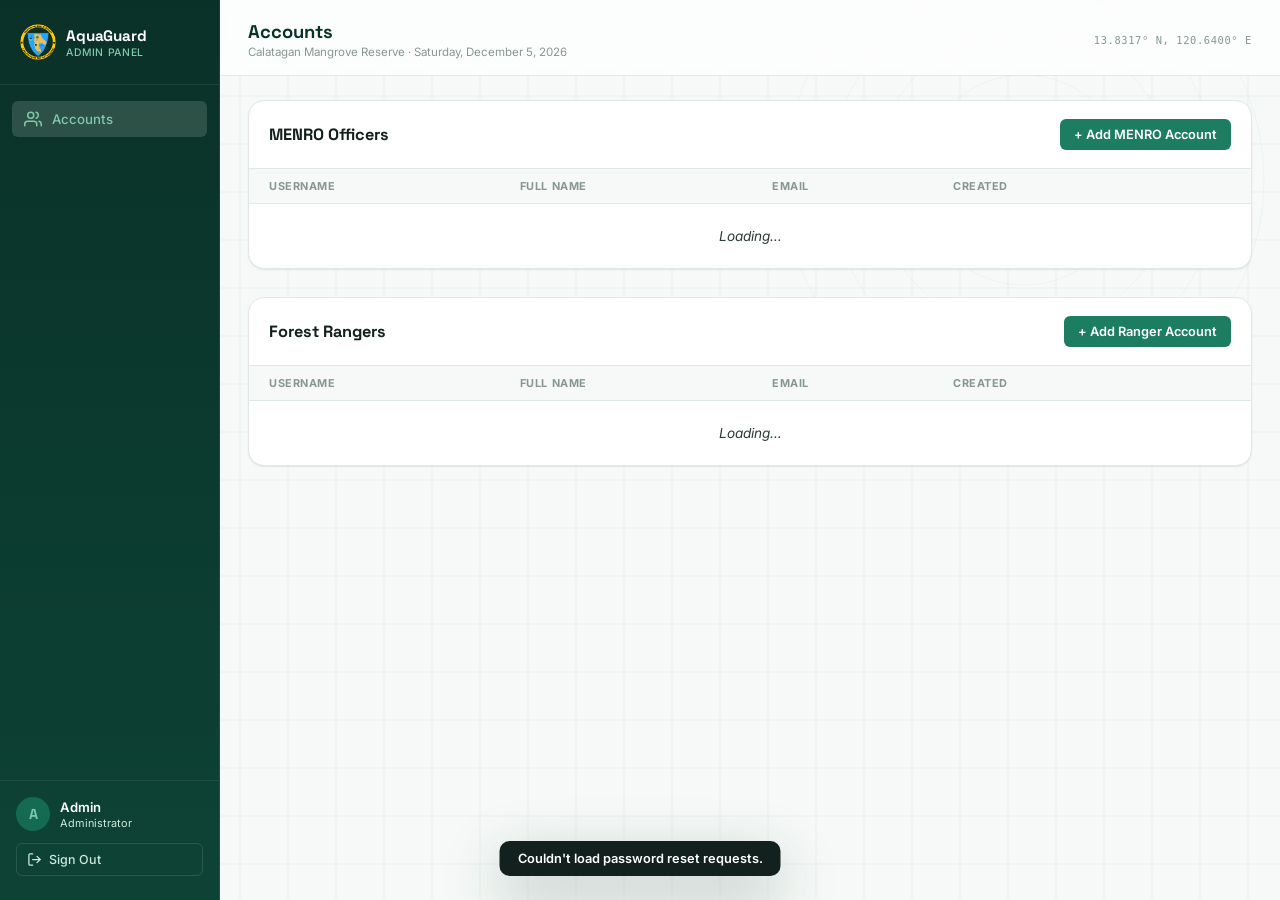
==== Admin/admin.html @ d8cb07c0 "Admin user added" ====
<!DOCTYPE html>
<html lang="en">
<head>
<meta charset="UTF-8" />
<meta name="viewport" content="width=device-width, initial-scale=1.0"/>
<title>AquaGuard – Admin Panel</title>

<link rel="preconnect" href="https://fonts.googleapis.com"/>
<link rel="preconnect" href="https://fonts.gstatic.com" crossorigin/>
<link href="https://fonts.googleapis.com/css2?family=Space+Grotesk:wght@500;600;700&family=Inter:wght@400;500;600;700&display=swap" rel="stylesheet">

<link rel="icon" href="../assets/calatagan-seal.png"/>
<link rel="stylesheet" href="../assets/theme.css"/>
<link rel="stylesheet" href="admin.css"/>
</head>
<body>

<canvas id="gisCanvas" aria-hidden="true"></canvas>

<div class="shell">

  <aside class="sidebar">
    <div class="sidebar-brand">
      <img src="../assets/calatagan-seal.png" width="36" height="36" alt="Calatagan Seal" style="border-radius:50%;object-fit:contain;">
      <div>
        <div class="sidebar-brand-name">AquaGuard</div>
        <div class="sidebar-brand-sub">Admin Panel</div>
      </div>
    </div>

    <nav class="sidebar-nav">
      <button class="nav-item active" type="button">
        <svg width="18" height="18" viewBox="0 0 24 24" fill="none" stroke="currentColor" stroke-width="2" stroke-linecap="round" stroke-linejoin="round" aria-hidden="true">
          <path d="M17 21v-2a4 4 0 0 0-4-4H5a4 4 0 0 0-4 4v2"/>
          <circle cx="9" cy="7" r="4"/>
          <path d="M23 21v-2a4 4 0 0 0-3-3.87"/>
          <path d="M16 3.13a4 4 0 0 1 0 7.75"/>
        </svg>
        Accounts
      </button>
    </nav>

    <div class="sidebar-footer">
      <div class="user-info">
        <div class="user-avatar" id="adminAvatar">A</div>
        <div>
          <div class="user-name" id="adminName">Admin</div>
          <div class="user-role">Administrator</div>
        </div>
      </div>
      <button class="btn-logout" id="btnSignOut" type="button">
        <svg width="15" height="15" viewBox="0 0 24 24" fill="none" stroke="currentColor" stroke-width="2" stroke-linecap="round" stroke-linejoin="round" aria-hidden="true">
          <path d="M9 21H5a2 2 0 0 1-2-2V5a2 2 0 0 1 2-2h4"/>
          <polyline points="16 17 21 12 16 7"/>
          <line x1="21" y1="12" x2="9" y2="12"/>
        </svg>
        Sign Out
      </button>
    </div>
  </aside>

  <main class="main">

    <header class="topbar">
      <div>
        <div class="topbar-title">Accounts</div>
        <div class="topbar-sub">Calatagan Mangrove Reserve &middot; <span id="topbar-date"></span></div>
      </div>
      <div class="topbar-coord">13.8317&deg; N, 120.6400&deg; E</div>
    </header>

    <section class="view active">

      <div class="account-section" id="resetRequestsSection" hidden>
        <div class="account-section-head">
          <h2 id="resetRequestsHeading">Password Reset Requests</h2>
        </div>
        <div class="account-table-wrap">
          <table class="account-table">
            <thead>
              <tr><th>Username</th><th>Role</th><th>Requested</th><th></th></tr>
            </thead>
            <tbody id="resetRequestsBody">
            </tbody>
          </table>
        </div>
      </div>

      <div class="account-section">
        <div class="account-section-head">
          <h2>MENRO Officers</h2>
          <button class="btn-add" data-role="menro">+ Add MENRO Account</button>
        </div>
        <div class="account-table-wrap">
          <table class="account-table">
            <thead>
              <tr><th>Username</th><th>Full Name</th><th>Email</th><th>Created</th><th></th></tr>
            </thead>
            <tbody id="menroAccountsBody">
              <tr><td colspan="5" class="account-empty">Loading…</td></tr>
            </tbody>
          </table>
        </div>
      </div>

      <div class="account-section">
        <div class="account-section-head">
          <h2>Forest Rangers</h2>
          <button class="btn-add" data-role="ranger">+ Add Ranger Account</button>
        </div>
        <div class="account-table-wrap">
          <table class="account-table">
            <thead>
              <tr><th>Username</th><th>Full Name</th><th>Email</th><th>Created</th><th></th></tr>
            </thead>
            <tbody id="rangerAccountsBody">
              <tr><td colspan="5" class="account-empty">Loading…</td></tr>
            </tbody>
          </table>
        </div>
      </div>

    </section>

  </main>

</div>

<div class="dashboard-overlay" id="signoutOverlay">
  <div class="confirm-modal">
    <button class="confirm-modal-close" id="btnCloseSignout" aria-label="Close">&times;</button>
    <div class="confirm-modal-icon">
      <svg width="22" height="22" viewBox="0 0 24 24" fill="none" stroke="currentColor" stroke-width="2" stroke-linecap="round" stroke-linejoin="round" aria-hidden="true">
        <path d="M9 21H5a2 2 0 0 1-2-2V5a2 2 0 0 1 2-2h4"/>
        <polyline points="16 17 21 12 16 7"/>
        <line x1="21" y1="12" x2="9" y2="12"/>
      </svg>
    </div>
    <div class="confirm-modal-title">Sign out?</div>
    <div class="confirm-modal-text">You'll need to sign in again to access the Admin Panel.</div>
    <div class="confirm-modal-actions">
      <button class="btn-confirm-cancel" id="btnCancelSignout">Cancel</button>
      <button class="btn-confirm-danger" id="btnConfirmSignout">Sign Out</button>
    </div>
  </div>
</div>

<div class="dashboard-overlay" id="editOverlay">
  <div class="confirm-modal">
    <button class="confirm-modal-close" id="btnCloseEdit" aria-label="Close">&times;</button>
    <h2 class="confirm-modal-title">Edit Account</h2>
    <form id="editForm" class="account-form">
      <label>Username
        <input type="text" id="editUsername" required autocomplete="off">
      </label>
      <label>Full Name <span class="optional">(optional)</span>
        <input type="text" id="editFullName" autocomplete="off">
      </label>
      <label>Email <span class="optional">(optional, used for password reset)</span>
        <input type="email" id="editEmail" autocomplete="off">
      </label>
      <div class="confirm-modal-actions">
        <button type="button" class="btn-confirm-cancel" id="btnCancelEdit">Cancel</button>
        <button type="submit" class="btn-confirm-primary">Save Changes</button>
      </div>
    </form>
  </div>
</div>

<div class="dashboard-overlay" id="createOverlay">
  <div class="confirm-modal">
    <button class="confirm-modal-close" id="btnCloseCreate" aria-label="Close">&times;</button>
    <h2 class="confirm-modal-title" id="createModalTitle">Add Account</h2>
    <form id="createForm" class="account-form">
      <label>Username
        <input type="text" id="createUsername" required autocomplete="off">
      </label>
      <label>Full Name <span class="optional">(optional)</span>
        <input type="text" id="createFullName" autocomplete="off">
      </label>
      <label>Email <span class="optional">(optional, used for password reset)</span>
        <input type="email" id="createEmail" autocomplete="off">
      </label>
      <label>Password
        <input type="password" id="createPassword" required autocomplete="new-password">
      </label>
      <div class="confirm-modal-actions">
        <button type="button" class="btn-confirm-cancel" id="btnCancelCreate">Cancel</button>
        <button type="submit" class="btn-confirm-primary">Create Account</button>
      </div>
    </form>
  </div>
</div>

<div class="dashboard-overlay" id="resetOverlay">
  <div class="confirm-modal">
    <button class="confirm-modal-close" id="btnCloseReset" aria-label="Close">&times;</button>
    <h2 class="confirm-modal-title">Reset Password</h2>
    <p class="confirm-modal-text" id="resetTargetLabel"></p>
    <form id="resetForm" class="account-form">
      <label>New Password
        <input type="password" id="resetPassword" required autocomplete="new-password">
      </label>
      <div class="confirm-modal-actions">
        <button type="button" class="btn-confirm-cancel" id="btnCancelReset">Cancel</button>
        <button type="submit" class="btn-confirm-primary">Save Password</button>
      </div>
    </form>
  </div>
</div>

<div class="dashboard-overlay" id="deleteOverlay">
  <div class="confirm-modal">
    <button class="confirm-modal-close" id="btnCloseDelete" aria-label="Close">&times;</button>
    <div class="confirm-modal-icon">
      <svg viewBox="0 0 24 24" fill="none" stroke="currentColor" stroke-width="2" stroke-linecap="round" stroke-linejoin="round">
        <polyline points="3 6 5 6 21 6"/>
        <path d="M19 6v14a2 2 0 0 1-2 2H7a2 2 0 0 1-2-2V6m3 0V4a2 2 0 0 1 2-2h4a2 2 0 0 1 2 2v2"/>
      </svg>
    </div>
    <h2 class="confirm-modal-title">Delete this account?</h2>
    <p class="confirm-modal-text" id="deleteTargetLabel"></p>
    <div class="confirm-modal-actions">
      <button type="button" class="btn-confirm-cancel" id="btnCancelDelete">Cancel</button>
      <button type="button" class="btn-confirm-danger" id="btnConfirmDelete">Delete</button>
    </div>
  </div>
</div>

<script src="../assets/utils.js"></script>
<script src="admin.js?v=2"></script>
</body>
</html>
---- assets/theme.css ----
:root {
  --brand-900: #0a3128;
  --brand-800: #0d4335;
  --brand-700: #146b52;
  --brand-600: #1c7d61;
  --brand-500: #229372;
  --brand-300: #7fc9ab;
  --brand-150: #cfe9dd;
  --brand-100: #e6f4ee;
  --brand-50:  #f2f9f5;

  --ink-900: #12211d;
  --ink-700: #2c3b36;
  --ink-600: #56655f;
  --ink-500: #6b7d75;
  --ink-400: #869790;
  --ink-300: #aebab4;
  --border:  #e0e8e3;
  --border-strong: #c7d4cd;
  --surface: #ffffff;
  --surface-alt: #f6f9f7;
  --surface-sunken: #eef4f0;

  --healthy:  #1c7d61;
  --moderate: #c98a2c;
  --degraded: #c1473a;
  --pending:  #93a29b;

  --accent-sand: #d9a15a;
  --accent-sky:  #2f6f8f;

  --font-display: 'Space Grotesk', 'Segoe UI', system-ui, sans-serif;
  --font-body: 'Inter', 'Segoe UI', system-ui, sans-serif;
  --font-mono: 'JetBrains Mono', 'SFMono-Regular', monospace;

  --radius-sm: 6px;
  --radius-md: 10px;
  --radius-lg: 16px;

  --shadow-sm: 0 1px 2px rgba(10, 49, 40, 0.06), 0 1px 1px rgba(10, 49, 40, 0.04);
  --shadow-md: 0 6px 20px rgba(10, 49, 40, 0.09);
  --shadow-lg: 0 20px 60px rgba(10, 49, 40, 0.28);
  --shadow-popover: 0 10px 30px rgba(10, 49, 40, 0.18);
}

.data-warning-toast {
  position: fixed;
  bottom: 24px;
  left: 50%;
  transform: translateX(-50%) translateY(12px);
  background: var(--ink-900);
  color: #fff;
  padding: 10px 18px;
  border-radius: var(--radius-md);
  font-size: 0.8rem;
  font-weight: 600;
  box-shadow: var(--shadow-lg);
  z-index: 3000;
  opacity: 0;
  pointer-events: none;
  transition: opacity 0.25s ease, transform 0.25s ease;
}

.data-warning-toast.show {
  opacity: 1;
  transform: translateX(-50%) translateY(0);
}

/* Shared confirm/sign-out style modal, used by both the Menro and Ranger dashboards. */

.confirm-modal {
  position: relative;
  width: min(360px, 92vw);
  background: var(--surface);
  border-radius: var(--radius-lg);
  box-shadow: var(--shadow-lg);
  padding: 32px 28px 24px;
  display: flex;
  flex-direction: column;
  align-items: center;
  text-align: center;
}

.confirm-modal-close {
  position: absolute;
  top: 12px;
  right: 12px;
  width: 28px;
  height: 28px;
  border: none;
  background: transparent;
  color: var(--ink-400);
  font-size: 1.3rem;
  line-height: 1;
  border-radius: 50%;
  cursor: pointer;
  display: flex;
  align-items: center;
  justify-content: center;
  transition: background 0.16s ease, color 0.16s ease;
}

.confirm-modal-close:hover {
  background: var(--surface-sunken);
  color: var(--ink-700);
}

.confirm-modal-icon {
  width: 48px;
  height: 48px;
  border-radius: 50%;
  background: #fbeae7;
  color: var(--degraded);
  display: flex;
  align-items: center;
  justify-content: center;
  margin-bottom: 16px;
}

.confirm-modal-icon svg {
  width: 22px;
  height: 22px;
}

.confirm-modal-title {
  font-family: var(--font-display);
  font-size: 1.05rem;
  font-weight: 700;
  color: var(--ink-900);
  margin-bottom: 8px;
}

.confirm-modal-text {
  font-size: 0.83rem;
  color: var(--ink-500);
  line-height: 1.55;
  margin-bottom: 24px;
}

.confirm-modal-actions {
  display: flex;
  width: 100%;
  gap: 10px;
}

.btn-confirm-cancel,
.btn-confirm-danger {
  flex: 1;
  padding: 10px 16px;
  border-radius: var(--radius-sm);
  font-size: 0.82rem;
  font-weight: 600;
  cursor: pointer;
  transition: background 0.16s ease, color 0.16s ease, border-color 0.16s ease, box-shadow 0.16s ease;
}

.btn-confirm-cancel {
  border: 1.5px solid var(--border-strong);
  background: var(--surface);
  color: var(--ink-700);
}

.btn-confirm-cancel:hover {
  background: var(--surface-sunken);
}

.btn-confirm-danger {
  border: 1.5px solid var(--degraded);
  background: var(--degraded);
  color: #fff;
}

.btn-confirm-danger:hover {
  background: #a83a2f;
  border-color: #a83a2f;
}
---- Admin/admin.css ----
*, *::before, *::after {
  box-sizing: border-box;
  margin: 0;
  padding: 0;
}

html, body {
  min-height: 100%;
  font-family: var(--font-body);
  background: var(--surface-alt);
  color: var(--ink-900);
  -webkit-font-smoothing: antialiased;
}

button, input {
  font-family: inherit;
}

#gisCanvas {
  position: fixed;
  inset: 0;
  pointer-events: none;
  z-index: 0;
}

.shell {
  position: relative;
  z-index: 1;
  display: flex;
  min-height: 100vh;
}

.sidebar {
  width: 220px;
  flex-shrink: 0;
  background: linear-gradient(180deg, var(--brand-900), var(--brand-800));
  border-right: 1px solid rgba(255, 255, 255, 0.08);
  display: flex;
  flex-direction: column;
  padding: 24px 0;
  position: sticky;
  top: 0;
  height: 100vh;
}

.sidebar-brand {
  display: flex;
  align-items: center;
  gap: 10px;
  padding: 0 20px 24px;
  border-bottom: 1px solid rgba(255, 255, 255, 0.08);
  margin-bottom: 16px;
}

.sidebar-brand-name {
  font-family: var(--font-display);
  font-size: 0.95rem;
  font-weight: 700;
  color: #fff;
  letter-spacing: -0.01em;
}

.sidebar-brand-sub {
  font-size: 0.65rem;
  color: var(--brand-300);
  font-weight: 500;
  letter-spacing: 0.06em;
  text-transform: uppercase;
  margin-top: 1px;
}

.sidebar-nav {
  flex: 1;
  display: flex;
  flex-direction: column;
  gap: 4px;
  padding: 0 12px;
}

.nav-item {
  display: flex;
  align-items: center;
  gap: 10px;
  padding: 9px 12px;
  border-radius: var(--radius-sm);
  background: none;
  border: none;
  cursor: pointer;
  color: var(--brand-150);
  font-family: var(--font-body);
  font-size: 0.83rem;
  font-weight: 500;
  text-align: left;
  width: 100%;
  transition: background 0.15s ease, color 0.15s ease;
}

.nav-item:hover {
  background: rgba(255, 255, 255, 0.08);
  color: #fff;
}

.nav-item.active {
  background: rgba(255, 255, 255, 0.14);
  color: var(--brand-300);
}

.sidebar-footer {
  padding: 16px 16px 0;
  border-top: 1px solid rgba(255, 255, 255, 0.08);
  margin-top: 16px;
}

.user-info {
  display: flex;
  align-items: center;
  gap: 10px;
  margin-bottom: 12px;
}

.user-avatar {
  width: 34px;
  height: 34px;
  border-radius: 50%;
  background: var(--brand-700);
  color: var(--brand-300);
  font-family: var(--font-display);
  font-weight: 700;
  font-size: 0.9rem;
  display: flex;
  align-items: center;
  justify-content: center;
  flex-shrink: 0;
}

.user-name {
  font-size: 0.82rem;
  font-weight: 600;
  color: #fff;
}

.user-role {
  font-size: 0.68rem;
  color: var(--brand-150);
  margin-top: 1px;
}

.btn-logout {
  display: flex;
  align-items: center;
  gap: 7px;
  width: 100%;
  padding: 8px 10px;
  background: none;
  border: 1px solid rgba(255, 255, 255, 0.12);
  border-radius: var(--radius-sm);
  cursor: pointer;
  color: var(--brand-150);
  font-size: 0.78rem;
  font-family: var(--font-body);
  font-weight: 500;
  transition: border-color 0.15s ease, color 0.15s ease;
}

.btn-logout:hover {
  border-color: var(--degraded);
  color: var(--degraded);
}

.main {
  flex: 1;
  display: flex;
  flex-direction: column;
  min-width: 0;
}

.topbar {
  display: flex;
  align-items: center;
  justify-content: space-between;
  padding: 20px 28px 16px;
  border-bottom: 1px solid var(--border);
  background: rgba(255, 255, 255, 0.7);
  backdrop-filter: blur(8px);
  position: sticky;
  top: 0;
  z-index: 2;
}

.topbar-title {
  font-family: var(--font-display);
  font-size: 1.15rem;
  font-weight: 700;
  color: var(--brand-900);
}

.topbar-sub {
  font-size: 0.72rem;
  color: var(--ink-400);
  margin-top: 2px;
}

.topbar-coord {
  font-family: var(--font-mono);
  font-size: 0.65rem;
  color: var(--ink-400);
  letter-spacing: 0.06em;
}

.view {
  display: none;
  padding: 24px 28px;
  flex: 1;
}

.view.active { display: flex; flex-direction: column; gap: 28px; }

@media (max-width: 900px) {
  .sidebar { width: 180px; }
}

.account-section {
  background: var(--surface);
  border: 1px solid var(--border);
  border-radius: var(--radius-lg);
  box-shadow: var(--shadow-sm);
  overflow: hidden;
}

.account-section-head {
  display: flex;
  align-items: center;
  justify-content: space-between;
  padding: 18px 20px;
  border-bottom: 1px solid var(--border);
}

.account-section-head h2 {
  font-family: var(--font-display);
  font-size: 1.02rem;
  font-weight: 700;
  color: var(--ink-900);
}

.btn-add {
  padding: 8px 14px;
  border: none;
  border-radius: var(--radius-sm);
  background: var(--brand-600);
  color: #fff;
  font-size: 0.8rem;
  font-weight: 600;
  cursor: pointer;
  transition: background 0.16s ease;
}

.btn-add:hover {
  background: var(--brand-700);
}

.account-table-wrap {
  overflow-x: auto;
}

.account-table {
  width: 100%;
  border-collapse: collapse;
  font-size: 0.85rem;
}

.account-table th {
  text-align: left;
  font-size: 0.68rem;
  font-weight: 700;
  letter-spacing: 0.05em;
  text-transform: uppercase;
  color: var(--ink-400);
  padding: 10px 20px;
  background: var(--surface-alt);
}

.account-table td {
  padding: 12px 20px;
  border-top: 1px solid var(--border);
  color: var(--ink-700);
  vertical-align: middle;
}

.account-empty {
  color: var(--ink-400);
  font-style: italic;
  text-align: center;
  padding: 24px 20px !important;
}

.account-row-actions {
  display: flex;
  gap: 8px;
  justify-content: flex-end;
}

.btn-row-action {
  padding: 5px 10px;
  border-radius: var(--radius-sm);
  border: 1.5px solid var(--border-strong);
  background: var(--surface);
  color: var(--ink-600);
  font-size: 0.74rem;
  font-weight: 600;
  cursor: pointer;
  transition: background 0.15s ease, border-color 0.15s ease, color 0.15s ease;
}

.btn-row-action:hover {
  border-color: var(--brand-600);
  color: var(--brand-700);
  background: var(--brand-50);
}

.btn-row-action.danger:hover {
  border-color: var(--degraded);
  color: var(--degraded);
  background: #fbeceb;
}

.dashboard-overlay {
  display: none;
  position: fixed;
  inset: 0;
  background: rgba(10, 33, 27, 0.55);
  backdrop-filter: blur(3px);
  z-index: 2000;
  align-items: center;
  justify-content: center;
  padding: 24px;
}

.dashboard-overlay.open {
  display: flex;
}

.account-form {
  width: 100%;
  display: flex;
  flex-direction: column;
  gap: 14px;
  text-align: left;
  margin-top: 8px;
}

.account-form label {
  display: flex;
  flex-direction: column;
  gap: 6px;
  font-size: 0.78rem;
  font-weight: 600;
  color: var(--ink-600);
}

.account-form .optional {
  font-weight: 400;
  color: var(--ink-400);
}

.account-form input {
  padding: 9px 10px;
  border: 1.5px solid var(--border-strong);
  border-radius: var(--radius-sm);
  font-size: 0.85rem;
  color: var(--ink-900);
  outline: none;
  transition: border-color 0.16s ease, box-shadow 0.16s ease;
}

.account-form input:focus {
  border-color: var(--brand-600);
  box-shadow: 0 0 0 3px var(--brand-100);
}

.btn-confirm-primary {
  flex: 1;
  padding: 10px 16px;
  border-radius: var(--radius-sm);
  font-size: 0.82rem;
  font-weight: 600;
  cursor: pointer;
  border: 1.5px solid var(--brand-600);
  background: var(--brand-600);
  color: #fff;
  transition: background 0.16s ease, border-color 0.16s ease;
}

.btn-confirm-primary:hover {
  background: var(--brand-700);
  border-color: var(--brand-700);
}
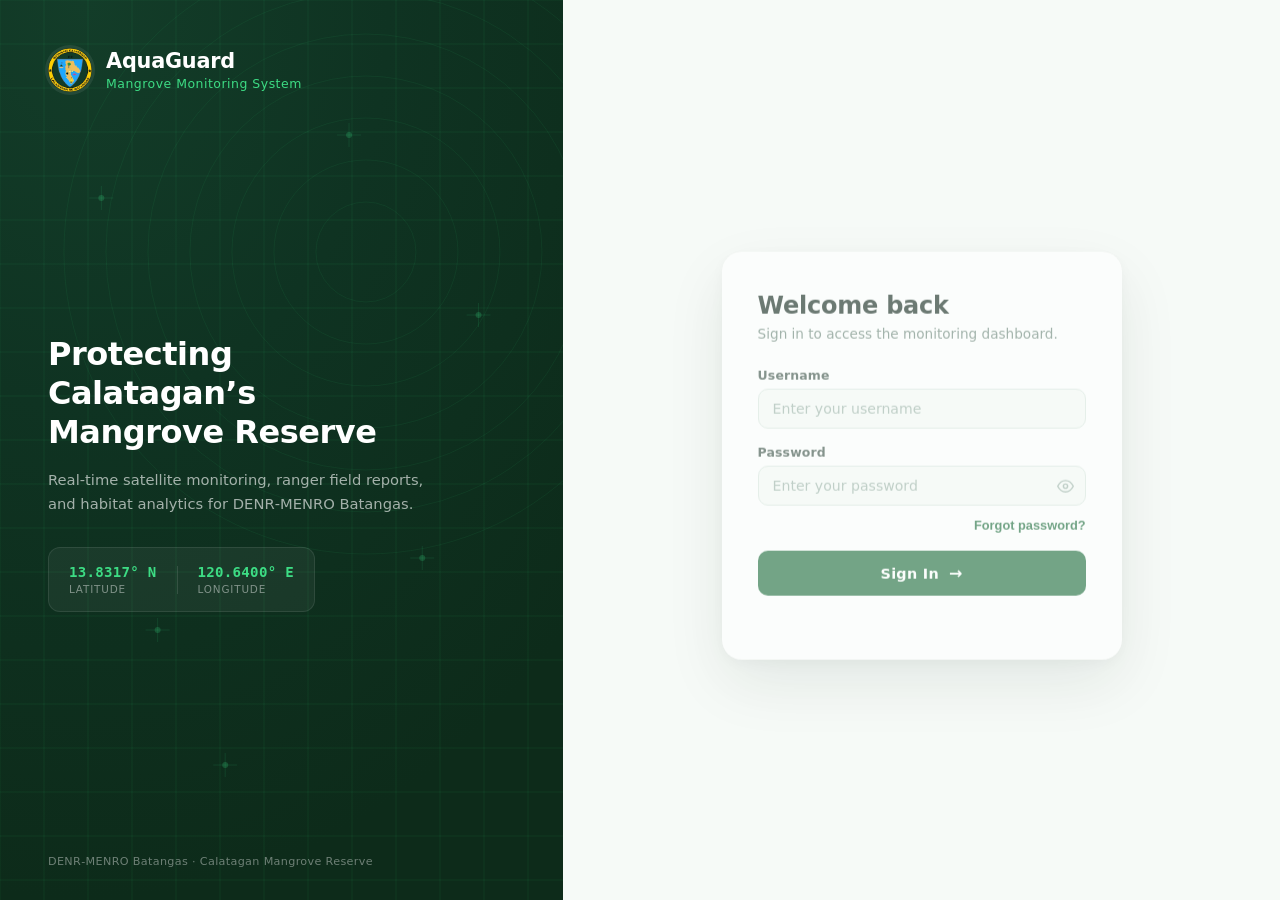
==== commit 02dec29c: "activity log added" ====
--- a/Admin/admin.html
+++ b/Admin/admin.html
@@ -29,7 +29,7 @@
     </div>
 
     <nav class="sidebar-nav">
-      <button class="nav-item active" type="button">
+      <button class="nav-item active" type="button" data-view="accountsView">
         <svg width="18" height="18" viewBox="0 0 24 24" fill="none" stroke="currentColor" stroke-width="2" stroke-linecap="round" stroke-linejoin="round" aria-hidden="true">
           <path d="M17 21v-2a4 4 0 0 0-4-4H5a4 4 0 0 0-4 4v2"/>
           <circle cx="9" cy="7" r="4"/>
@@ -38,6 +38,13 @@
         </svg>
         Accounts
       </button>
+      <button class="nav-item" type="button" data-view="timeLogView">
+        <svg width="18" height="18" viewBox="0 0 24 24" fill="none" stroke="currentColor" stroke-width="2" stroke-linecap="round" stroke-linejoin="round" aria-hidden="true">
+          <circle cx="12" cy="12" r="9"/>
+          <polyline points="12 7 12 12 15.5 14"/>
+        </svg>
+        Time Log
+      </button>
     </nav>
 
     <div class="sidebar-footer">
@@ -63,13 +70,13 @@
 
     <header class="topbar">
       <div>
-        <div class="topbar-title">Accounts</div>
+        <div class="topbar-title" id="topbarTitle">Accounts</div>
         <div class="topbar-sub">Calatagan Mangrove Reserve &middot; <span id="topbar-date"></span></div>
       </div>
       <div class="topbar-coord">13.8317&deg; N, 120.6400&deg; E</div>
     </header>
 
-    <section class="view active">
+    <section class="view active" id="accountsView">
 
       <div class="account-section" id="resetRequestsSection" hidden>
         <div class="account-section-head">
@@ -115,6 +122,26 @@
             </thead>
             <tbody id="rangerAccountsBody">
               <tr><td colspan="5" class="account-empty">Loading…</td></tr>
+            </tbody>
+          </table>
+        </div>
+      </div>
+
+    </section>
+
+    <section class="view" id="timeLogView">
+
+      <div class="account-section">
+        <div class="account-section-head">
+          <h2>Time Log</h2>
+        </div>
+        <div class="account-table-wrap">
+          <table class="account-table">
+            <thead>
+              <tr><th>Username</th><th>Email</th><th>Role</th><th>Date</th><th>Time In</th><th>Time Out</th></tr>
+            </thead>
+            <tbody id="timeLogBody">
+              <tr><td colspan="6" class="account-empty">Loading…</td></tr>
             </tbody>
           </table>
         </div>
@@ -228,6 +255,6 @@
 </div>
 
 <script src="../assets/utils.js"></script>
-<script src="admin.js?v=2"></script>
+<script src="admin.js?v=5"></script>
 </body>
 </html>
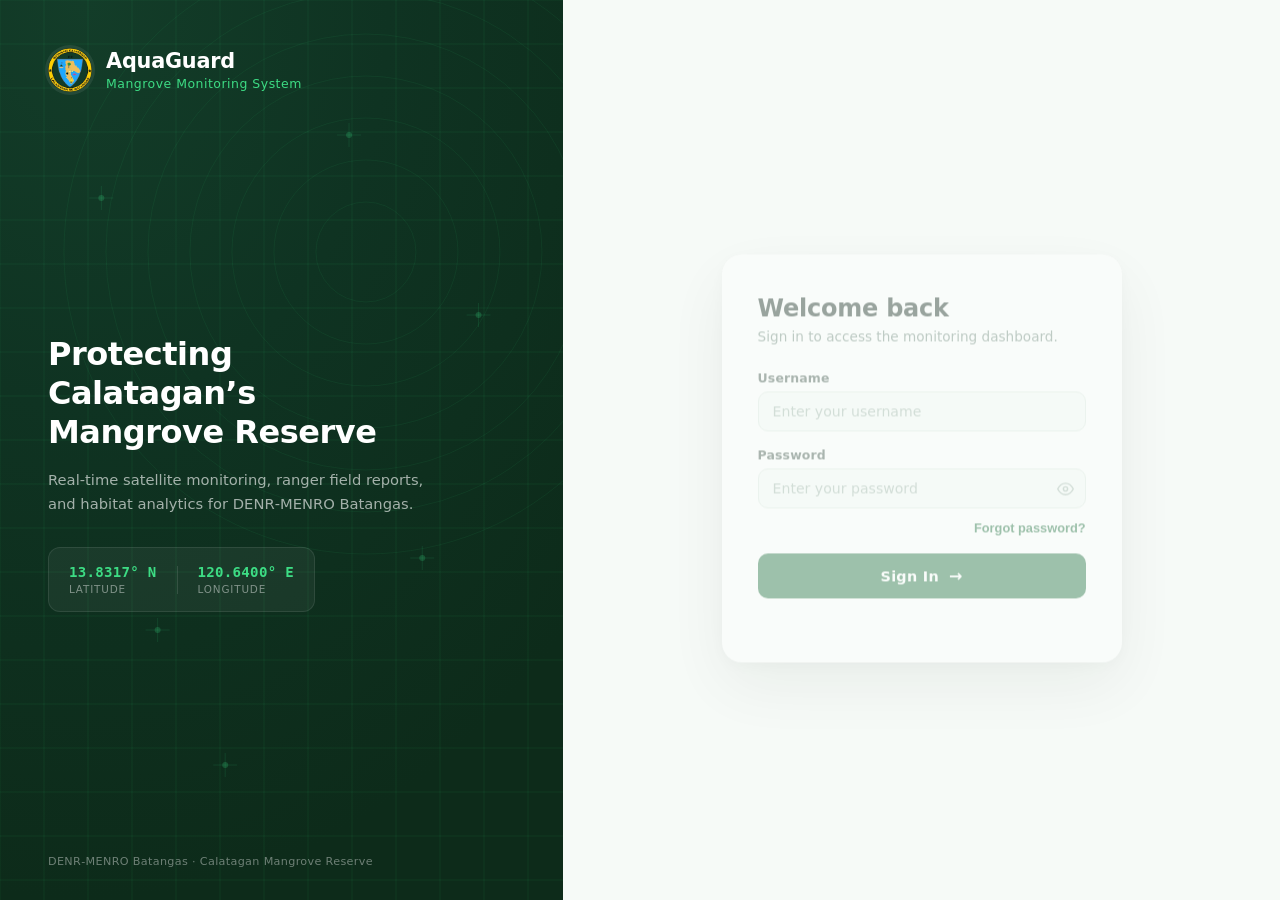
==== commit 53ee5b8c: "admin features added" ====
--- a/Admin/admin.html
+++ b/Admin/admin.html
@@ -93,37 +93,88 @@
         </div>
       </div>
 
-      <div class="account-section">
+      <div class="account-tabs">
+        <button class="account-tab active" type="button" data-tab="menro">MENRO Officers</button>
+        <button class="account-tab" type="button" data-tab="ranger">Forest Rangers</button>
+      </div>
+
+      <div class="account-section" id="menroSection">
         <div class="account-section-head">
-          <h2>MENRO Officers</h2>
-          <button class="btn-add" data-role="menro">+ Add MENRO Account</button>
+          <h2>MENRO Officers <span class="account-count" id="menroCount"></span></h2>
+          <div class="account-section-actions">
+            <input type="search" class="account-search" id="menroSearch" placeholder="Search officers…">
+            <select class="account-status-filter" id="menroStatusFilter">
+              <option value="all">All</option>
+              <option value="active">Active</option>
+              <option value="inactive">Inactive</option>
+            </select>
+            <button class="btn-add" data-role="menro">+ Add MENRO Account</button>
+          </div>
         </div>
         <div class="account-table-wrap">
           <table class="account-table">
             <thead>
-              <tr><th>Username</th><th>Full Name</th><th>Email</th><th>Created</th><th></th></tr>
+              <tr>
+                <th class="sortable" data-sort="full_name">Full Name</th>
+                <th class="sortable" data-sort="username">Username</th>
+                <th>Email</th>
+                <th class="sortable" data-sort="created_at">Created</th>
+                <th class="sortable" data-sort="last_login">Last Login</th>
+                <th>Status</th>
+                <th></th>
+              </tr>
             </thead>
             <tbody id="menroAccountsBody">
-              <tr><td colspan="5" class="account-empty">Loading…</td></tr>
+              <tr><td colspan="7" class="account-empty">Loading…</td></tr>
             </tbody>
           </table>
         </div>
-      </div>
-
-      <div class="account-section">
+        <div class="account-pagination" id="menroPagination" hidden>
+          <span class="account-pagination-text" id="menroPaginationText"></span>
+          <div class="account-pagination-controls">
+            <button type="button" class="btn-row-action" id="menroPrevPage">Prev</button>
+            <button type="button" class="btn-row-action" id="menroNextPage">Next</button>
+          </div>
+        </div>
+      </div>
+
+      <div class="account-section" id="rangerSection" hidden>
         <div class="account-section-head">
-          <h2>Forest Rangers</h2>
-          <button class="btn-add" data-role="ranger">+ Add Ranger Account</button>
+          <h2>Forest Rangers <span class="account-count" id="rangerCount"></span></h2>
+          <div class="account-section-actions">
+            <input type="search" class="account-search" id="rangerSearch" placeholder="Search rangers…">
+            <select class="account-status-filter" id="rangerStatusFilter">
+              <option value="all">All</option>
+              <option value="active">Active</option>
+              <option value="inactive">Inactive</option>
+            </select>
+            <button class="btn-add" data-role="ranger">+ Add Ranger Account</button>
+          </div>
         </div>
         <div class="account-table-wrap">
           <table class="account-table">
             <thead>
-              <tr><th>Username</th><th>Full Name</th><th>Email</th><th>Created</th><th></th></tr>
+              <tr>
+                <th class="sortable" data-sort="full_name">Full Name</th>
+                <th class="sortable" data-sort="username">Username</th>
+                <th>Email</th>
+                <th class="sortable" data-sort="created_at">Created</th>
+                <th class="sortable" data-sort="last_login">Last Login</th>
+                <th>Status</th>
+                <th></th>
+              </tr>
             </thead>
             <tbody id="rangerAccountsBody">
-              <tr><td colspan="5" class="account-empty">Loading…</td></tr>
+              <tr><td colspan="7" class="account-empty">Loading…</td></tr>
             </tbody>
           </table>
+        </div>
+        <div class="account-pagination" id="rangerPagination" hidden>
+          <span class="account-pagination-text" id="rangerPaginationText"></span>
+          <div class="account-pagination-controls">
+            <button type="button" class="btn-row-action" id="rangerPrevPage">Prev</button>
+            <button type="button" class="btn-row-action" id="rangerNextPage">Next</button>
+          </div>
         </div>
       </div>
 
@@ -177,11 +228,11 @@
     <button class="confirm-modal-close" id="btnCloseEdit" aria-label="Close">&times;</button>
     <h2 class="confirm-modal-title">Edit Account</h2>
     <form id="editForm" class="account-form">
+      <label>Full Name
+        <input type="text" id="editFullName" required autocomplete="off">
+      </label>
       <label>Username
         <input type="text" id="editUsername" required autocomplete="off">
-      </label>
-      <label>Full Name <span class="optional">(optional)</span>
-        <input type="text" id="editFullName" autocomplete="off">
       </label>
       <label>Email <span class="optional">(optional, used for password reset)</span>
         <input type="email" id="editEmail" autocomplete="off">
@@ -199,17 +250,22 @@
     <button class="confirm-modal-close" id="btnCloseCreate" aria-label="Close">&times;</button>
     <h2 class="confirm-modal-title" id="createModalTitle">Add Account</h2>
     <form id="createForm" class="account-form">
+      <label>Full Name
+        <input type="text" id="createFullName" required autocomplete="off">
+      </label>
       <label>Username
         <input type="text" id="createUsername" required autocomplete="off">
       </label>
-      <label>Full Name <span class="optional">(optional)</span>
-        <input type="text" id="createFullName" autocomplete="off">
-      </label>
       <label>Email <span class="optional">(optional, used for password reset)</span>
         <input type="email" id="createEmail" autocomplete="off">
       </label>
-      <label>Password
-        <input type="password" id="createPassword" required autocomplete="new-password">
+      <label>Password <span class="optional">(min. 8 characters)</span>
+        <div class="password-field">
+          <input type="password" id="createPassword" required minlength="8" autocomplete="new-password">
+          <button type="button" class="btn-password-toggle" data-action="togglePassword" data-target="createPassword" aria-label="Show password">
+            <svg width="16" height="16" viewBox="0 0 24 24" fill="none" stroke="currentColor" stroke-width="2" stroke-linecap="round" stroke-linejoin="round" aria-hidden="true"><path d="M1 12s4-7 11-7 11 7 11 7-4 7-11 7-11-7-11-7Z"/><circle cx="12" cy="12" r="3"/></svg>
+          </button>
+        </div>
       </label>
       <div class="confirm-modal-actions">
         <button type="button" class="btn-confirm-cancel" id="btnCancelCreate">Cancel</button>
@@ -225,8 +281,13 @@
     <h2 class="confirm-modal-title">Reset Password</h2>
     <p class="confirm-modal-text" id="resetTargetLabel"></p>
     <form id="resetForm" class="account-form">
-      <label>New Password
-        <input type="password" id="resetPassword" required autocomplete="new-password">
+      <label>New Password <span class="optional">(min. 8 characters)</span>
+        <div class="password-field">
+          <input type="password" id="resetPassword" required minlength="8" autocomplete="new-password">
+          <button type="button" class="btn-password-toggle" data-action="togglePassword" data-target="resetPassword" aria-label="Show password">
+            <svg width="16" height="16" viewBox="0 0 24 24" fill="none" stroke="currentColor" stroke-width="2" stroke-linecap="round" stroke-linejoin="round" aria-hidden="true"><path d="M1 12s4-7 11-7 11 7 11 7-4 7-11 7-11-7-11-7Z"/><circle cx="12" cy="12" r="3"/></svg>
+          </button>
+        </div>
       </label>
       <div class="confirm-modal-actions">
         <button type="button" class="btn-confirm-cancel" id="btnCancelReset">Cancel</button>
@@ -254,7 +315,25 @@
   </div>
 </div>
 
+<div class="dashboard-overlay" id="deactivateOverlay">
+  <div class="confirm-modal">
+    <button class="confirm-modal-close" id="btnCloseDeactivate" aria-label="Close">&times;</button>
+    <div class="confirm-modal-icon">
+      <svg viewBox="0 0 24 24" fill="none" stroke="currentColor" stroke-width="2" stroke-linecap="round" stroke-linejoin="round">
+        <circle cx="12" cy="12" r="10"/>
+        <line x1="4.9" y1="4.9" x2="19.1" y2="19.1"/>
+      </svg>
+    </div>
+    <h2 class="confirm-modal-title">Deactivate this account?</h2>
+    <p class="confirm-modal-text" id="deactivateTargetLabel"></p>
+    <div class="confirm-modal-actions">
+      <button type="button" class="btn-confirm-cancel" id="btnCancelDeactivate">Cancel</button>
+      <button type="button" class="btn-confirm-danger" id="btnConfirmDeactivate">Deactivate</button>
+    </div>
+  </div>
+</div>
+
 <script src="../assets/utils.js"></script>
-<script src="admin.js?v=5"></script>
+<script src="admin.js?v=24"></script>
 </body>
 </html>
--- a/Admin/admin.css
+++ b/Admin/admin.css
@@ -219,6 +219,34 @@
   .sidebar { width: 180px; }
 }
 
+.account-tabs {
+  display: flex;
+  gap: 4px;
+  border-bottom: 1px solid var(--border);
+}
+
+.account-tab {
+  padding: 10px 16px;
+  border: none;
+  border-bottom: 2px solid transparent;
+  background: none;
+  color: var(--ink-400);
+  font-family: var(--font-body);
+  font-size: 0.85rem;
+  font-weight: 600;
+  cursor: pointer;
+  transition: color 0.15s ease, border-color 0.15s ease;
+}
+
+.account-tab:hover {
+  color: var(--brand-700);
+}
+
+.account-tab.active {
+  color: var(--brand-700);
+  border-bottom-color: var(--brand-600);
+}
+
 .account-section {
   background: var(--surface);
   border: 1px solid var(--border);
@@ -242,6 +270,87 @@
   color: var(--ink-900);
 }
 
+.account-count {
+  font-family: var(--font-body);
+  font-size: 0.8rem;
+  font-weight: 600;
+  color: var(--ink-400);
+}
+
+.account-pagination {
+  display: flex;
+  align-items: center;
+  justify-content: space-between;
+  padding: 12px 20px;
+  border-top: 1px solid var(--border);
+}
+
+.account-pagination[hidden] {
+  display: none;
+}
+
+.account-pagination-text {
+  font-size: 0.76rem;
+  color: var(--ink-400);
+}
+
+.account-pagination-controls {
+  display: flex;
+  gap: 8px;
+}
+
+.account-pagination-controls button:disabled {
+  opacity: 0.4;
+  cursor: not-allowed;
+}
+
+.account-table tr.row-inactive {
+  color: var(--ink-400);
+}
+
+.account-table tr.row-inactive td {
+  color: var(--ink-400);
+}
+
+.account-section-actions {
+  display: flex;
+  align-items: center;
+  gap: 10px;
+}
+
+.account-search {
+  padding: 8px 12px;
+  border: 1.5px solid var(--border-strong);
+  border-radius: var(--radius-sm);
+  font-size: 0.8rem;
+  color: var(--ink-900);
+  outline: none;
+  width: 200px;
+  transition: border-color 0.16s ease, box-shadow 0.16s ease;
+}
+
+.account-search:focus {
+  border-color: var(--brand-600);
+  box-shadow: 0 0 0 3px var(--brand-100);
+}
+
+.account-status-filter {
+  padding: 8px 12px;
+  border: 1.5px solid var(--border-strong);
+  border-radius: var(--radius-sm);
+  font-size: 0.8rem;
+  color: var(--ink-900);
+  background: var(--surface);
+  outline: none;
+  cursor: pointer;
+  transition: border-color 0.16s ease, box-shadow 0.16s ease;
+}
+
+.account-status-filter:focus {
+  border-color: var(--brand-600);
+  box-shadow: 0 0 0 3px var(--brand-100);
+}
+
 .btn-add {
   padding: 8px 14px;
   border: none;
@@ -279,6 +388,30 @@
   background: var(--surface-alt);
 }
 
+.account-table th.sortable {
+  cursor: pointer;
+  user-select: none;
+  transition: color 0.15s ease;
+}
+
+.account-table th.sortable:hover {
+  color: var(--brand-700);
+}
+
+.account-table th.sortable .sort-arrow {
+  display: inline-block;
+  margin-left: 3px;
+  opacity: 0.4;
+}
+
+.account-table th.sortable.sort-active {
+  color: var(--brand-700);
+}
+
+.account-table th.sortable.sort-active .sort-arrow {
+  opacity: 1;
+}
+
 .account-table td {
   padding: 12px 20px;
   border-top: 1px solid var(--border);
@@ -286,6 +419,63 @@
   vertical-align: middle;
 }
 
+.status-toggle {
+  display: inline-flex;
+  align-items: center;
+  gap: 8px;
+  cursor: pointer;
+}
+
+.status-toggle input {
+  position: absolute;
+  opacity: 0;
+  width: 0;
+  height: 0;
+}
+
+.status-toggle-track {
+  position: relative;
+  width: 34px;
+  height: 20px;
+  background: var(--border-strong);
+  border-radius: 999px;
+  transition: background 0.16s ease;
+  flex-shrink: 0;
+}
+
+.status-toggle-track::before {
+  content: "";
+  position: absolute;
+  top: 2px;
+  left: 2px;
+  width: 16px;
+  height: 16px;
+  background: #fff;
+  border-radius: 50%;
+  transition: transform 0.16s ease;
+  box-shadow: 0 1px 2px rgba(0, 0, 0, 0.25);
+}
+
+.status-toggle input:checked + .status-toggle-track {
+  background: var(--brand-600);
+}
+
+.status-toggle input:checked + .status-toggle-track::before {
+  transform: translateX(14px);
+}
+
+.status-toggle input:disabled + .status-toggle-track {
+  opacity: 0.5;
+  cursor: not-allowed;
+}
+
+.status-toggle-label {
+  font-size: 0.76rem;
+  font-weight: 600;
+  color: var(--ink-600);
+  min-width: 44px;
+}
+
 .account-empty {
   color: var(--ink-400);
   font-style: italic;
@@ -315,6 +505,12 @@
   border-color: var(--brand-600);
   color: var(--brand-700);
   background: var(--brand-50);
+}
+
+.btn-row-action.danger {
+  border-color: #f0c6c2;
+  color: var(--degraded);
+  margin-left: 4px;
 }
 
 .btn-row-action.danger:hover {
@@ -377,6 +573,36 @@
   box-shadow: 0 0 0 3px var(--brand-100);
 }
 
+.password-field {
+  position: relative;
+}
+
+.password-field input {
+  width: 100%;
+  padding-right: 36px;
+}
+
+.btn-password-toggle {
+  position: absolute;
+  top: 50%;
+  right: 8px;
+  transform: translateY(-50%);
+  display: inline-flex;
+  align-items: center;
+  justify-content: center;
+  padding: 4px;
+  border: none;
+  background: none;
+  color: var(--ink-400);
+  cursor: pointer;
+  border-radius: var(--radius-sm);
+  transition: color 0.15s ease;
+}
+
+.btn-password-toggle:hover {
+  color: var(--brand-700);
+}
+
 .btn-confirm-primary {
   flex: 1;
   padding: 10px 16px;
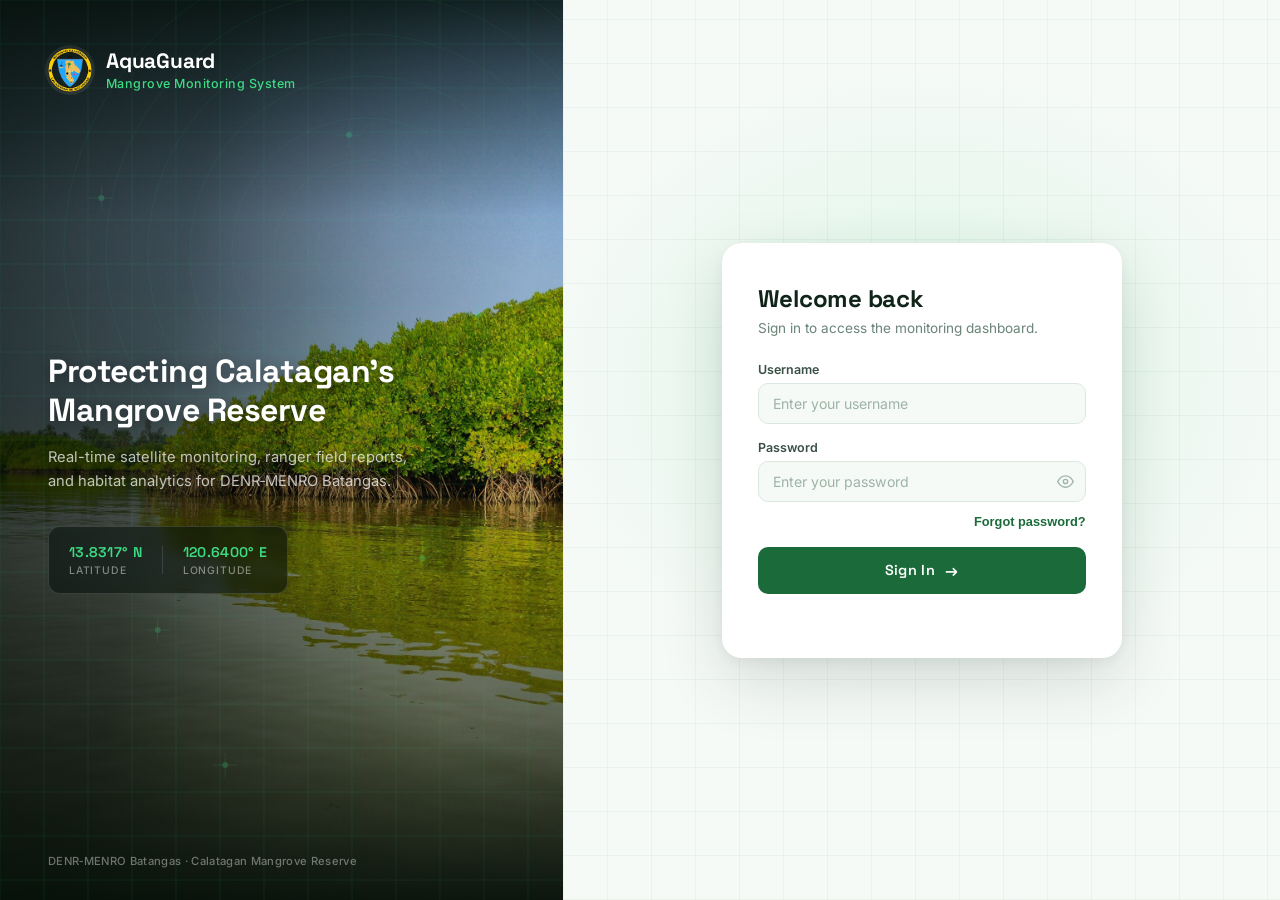
==== commit 783df016: "features added" ====
--- a/Admin/admin.html
+++ b/Admin/admin.html
@@ -45,6 +45,12 @@
         </svg>
         Time Log
       </button>
+      <button class="nav-item" type="button" data-view="activityLogView">
+        <svg width="18" height="18" viewBox="0 0 24 24" fill="none" stroke="currentColor" stroke-width="2" stroke-linecap="round" stroke-linejoin="round" aria-hidden="true">
+          <path d="M3 12h4l3 8 4-16 3 8h4"/>
+        </svg>
+        Activity Log
+      </button>
     </nav>
 
     <div class="sidebar-footer">
@@ -73,10 +79,82 @@
         <div class="topbar-title" id="topbarTitle">Accounts</div>
         <div class="topbar-sub">Calatagan Mangrove Reserve &middot; <span id="topbar-date"></span></div>
       </div>
-      <div class="topbar-coord">13.8317&deg; N, 120.6400&deg; E</div>
+      <div class="topbar-right">
+        <div class="topbar-coord">13.8317&deg; N, 120.6400&deg; E</div>
+        <div class="notif-wrap">
+          <button class="notif-bell" id="notifBell" type="button" aria-label="Notifications">
+            <svg width="19" height="19" viewBox="0 0 24 24" fill="none" stroke="currentColor" stroke-width="2" stroke-linecap="round" stroke-linejoin="round" aria-hidden="true">
+              <path d="M18 8a6 6 0 0 0-12 0c0 7-3 9-3 9h18s-3-2-3-9"/>
+              <path d="M13.73 21a2 2 0 0 1-3.46 0"/>
+            </svg>
+            <span class="notif-badge" id="notifBadge" hidden>0</span>
+          </button>
+          <div class="notif-dropdown" id="notifDropdown" hidden>
+            <div class="notif-dropdown-head">
+              <span>Notifications</span>
+              <button class="notif-mark-all" id="notifMarkAll" type="button">
+                <svg width="15" height="15" viewBox="0 0 24 24" fill="none" stroke="currentColor" stroke-width="2" stroke-linecap="round" stroke-linejoin="round" aria-hidden="true"><polyline points="20 6 9 17 4 12"/></svg>
+                Mark all as read
+              </button>
+            </div>
+            <div class="notif-dropdown-body" id="notifDropdownBody"></div>
+          </div>
+        </div>
+      </div>
     </header>
 
     <section class="view active" id="accountsView">
+
+      <div class="stat-row">
+        <div class="stat-card">
+          <div class="stat-icon stat-icon-green">
+            <svg width="18" height="18" viewBox="0 0 24 24" fill="none" stroke="currentColor" stroke-width="2" stroke-linecap="round" stroke-linejoin="round" aria-hidden="true">
+              <path d="M17 21v-2a4 4 0 0 0-4-4H5a4 4 0 0 0-4 4v2"/>
+              <circle cx="9" cy="7" r="4"/>
+              <path d="M23 21v-2a4 4 0 0 0-3-3.87"/>
+              <path d="M16 3.13a4 4 0 0 1 0 7.75"/>
+            </svg>
+          </div>
+          <div class="stat-label">MENRO Officers</div>
+          <div class="stat-value" id="statMenroTotal">–</div>
+          <div class="stat-meta" id="statMenroMeta">&nbsp;</div>
+        </div>
+        <div class="stat-card">
+          <div class="stat-icon stat-icon-blue">
+            <svg width="18" height="18" viewBox="0 0 24 24" fill="none" stroke="currentColor" stroke-width="2" stroke-linecap="round" stroke-linejoin="round" aria-hidden="true">
+              <path d="M17 21v-2a4 4 0 0 0-4-4H5a4 4 0 0 0-4 4v2"/>
+              <circle cx="9" cy="7" r="4"/>
+              <path d="M23 21v-2a4 4 0 0 0-3-3.87"/>
+              <path d="M16 3.13a4 4 0 0 1 0 7.75"/>
+            </svg>
+          </div>
+          <div class="stat-label">Forest Rangers</div>
+          <div class="stat-value" id="statRangerTotal">–</div>
+          <div class="stat-meta" id="statRangerMeta">&nbsp;</div>
+        </div>
+        <div class="stat-card">
+          <div class="stat-icon stat-icon-amber">
+            <svg width="18" height="18" viewBox="0 0 24 24" fill="none" stroke="currentColor" stroke-width="2" stroke-linecap="round" stroke-linejoin="round" aria-hidden="true">
+              <path d="M12 8v4l3 3"/>
+              <circle cx="12" cy="12" r="9"/>
+            </svg>
+          </div>
+          <div class="stat-label">Pending Resets</div>
+          <div class="stat-value" id="statPendingTotal">–</div>
+          <div class="stat-meta" id="statPendingMeta">&nbsp;</div>
+        </div>
+        <div class="stat-card">
+          <div class="stat-icon stat-icon-teal">
+            <svg width="18" height="18" viewBox="0 0 24 24" fill="none" stroke="currentColor" stroke-width="2" stroke-linecap="round" stroke-linejoin="round" aria-hidden="true">
+              <circle cx="12" cy="12" r="10"/>
+              <line x1="4.9" y1="4.9" x2="19.1" y2="19.1"/>
+            </svg>
+          </div>
+          <div class="stat-label">Inactive Accounts</div>
+          <div class="stat-value" id="statInactiveTotal">–</div>
+          <div class="stat-meta">Across both roles</div>
+        </div>
+      </div>
 
       <div class="account-section" id="resetRequestsSection" hidden>
         <div class="account-section-head">
@@ -200,6 +278,26 @@
 
     </section>
 
+    <section class="view" id="activityLogView">
+
+      <div class="account-section">
+        <div class="account-section-head">
+          <h2>Activity Log</h2>
+        </div>
+        <div class="account-table-wrap">
+          <table class="account-table">
+            <thead>
+              <tr><th>When</th><th>Actor</th><th>Role</th><th>Action</th></tr>
+            </thead>
+            <tbody id="activityLogBody">
+              <tr><td colspan="4" class="account-empty">Loading…</td></tr>
+            </tbody>
+          </table>
+        </div>
+      </div>
+
+    </section>
+
   </main>
 
 </div>
@@ -315,6 +413,26 @@
   </div>
 </div>
 
+<div class="dashboard-overlay" id="changeRoleOverlay">
+  <div class="confirm-modal">
+    <button class="confirm-modal-close" id="btnCloseChangeRole" aria-label="Close">&times;</button>
+    <div class="confirm-modal-icon" style="background:var(--brand-100);color:var(--brand-700);">
+      <svg viewBox="0 0 24 24" fill="none" stroke="currentColor" stroke-width="2" stroke-linecap="round" stroke-linejoin="round">
+        <polyline points="17 1 21 5 17 9"/>
+        <path d="M3 11V9a4 4 0 0 1 4-4h14"/>
+        <polyline points="7 23 3 19 7 15"/>
+        <path d="M21 13v2a4 4 0 0 1-4 4H3"/>
+      </svg>
+    </div>
+    <h2 class="confirm-modal-title">Change this account's role?</h2>
+    <p class="confirm-modal-text" id="changeRoleTargetLabel"></p>
+    <div class="confirm-modal-actions">
+      <button type="button" class="btn-confirm-cancel" id="btnCancelChangeRole">Cancel</button>
+      <button type="button" class="btn-confirm-primary" id="btnConfirmChangeRole">Change Role</button>
+    </div>
+  </div>
+</div>
+
 <div class="dashboard-overlay" id="deactivateOverlay">
   <div class="confirm-modal">
     <button class="confirm-modal-close" id="btnCloseDeactivate" aria-label="Close">&times;</button>
@@ -333,7 +451,25 @@
   </div>
 </div>
 
-<script src="../assets/utils.js"></script>
-<script src="admin.js?v=24"></script>
+<div class="dashboard-overlay" id="activateOverlay">
+  <div class="confirm-modal">
+    <button class="confirm-modal-close" id="btnCloseActivate" aria-label="Close">&times;</button>
+    <div class="confirm-modal-icon" style="background:var(--brand-100);color:var(--healthy);">
+      <svg viewBox="0 0 24 24" fill="none" stroke="currentColor" stroke-width="2" stroke-linecap="round" stroke-linejoin="round">
+        <circle cx="12" cy="12" r="10"/>
+        <polyline points="8 12.5 10.8 15.3 16 9.5"/>
+      </svg>
+    </div>
+    <h2 class="confirm-modal-title">Activate this account?</h2>
+    <p class="confirm-modal-text" id="activateTargetLabel"></p>
+    <div class="confirm-modal-actions">
+      <button type="button" class="btn-confirm-cancel" id="btnCancelActivate">Cancel</button>
+      <button type="button" class="btn-confirm-primary" id="btnConfirmActivate">Activate</button>
+    </div>
+  </div>
+</div>
+
+<script src="../assets/utils.js?v=2"></script>
+<script src="admin.js?v=33"></script>
 </body>
 </html>
--- a/assets/theme.css
+++ b/assets/theme.css
@@ -64,6 +64,10 @@
 .data-warning-toast.show {
   opacity: 1;
   transform: translateX(-50%) translateY(0);
+}
+
+.data-warning-toast.success {
+  background: var(--healthy);
 }
 
 /* Shared confirm/sign-out style modal, used by both the Menro and Ranger dashboards. */
--- a/Admin/admin.css
+++ b/Admin/admin.css
@@ -207,6 +207,226 @@
   letter-spacing: 0.06em;
 }
 
+.topbar-right {
+  display: flex;
+  align-items: center;
+  gap: 20px;
+}
+
+.notif-wrap {
+  position: relative;
+}
+
+.notif-bell {
+  position: relative;
+  display: flex;
+  align-items: center;
+  justify-content: center;
+  width: 36px;
+  height: 36px;
+  border-radius: 50%;
+  border: 1px solid var(--border-strong);
+  background: var(--surface);
+  color: var(--ink-600);
+  cursor: pointer;
+  transition: background 0.15s ease, color 0.15s ease, border-color 0.15s ease;
+}
+
+.notif-bell:hover {
+  background: var(--surface-sunken);
+  color: var(--brand-700);
+  border-color: var(--brand-600);
+}
+
+.notif-badge {
+  position: absolute;
+  top: -4px;
+  right: -4px;
+  min-width: 17px;
+  height: 17px;
+  padding: 0 4px;
+  border-radius: 999px;
+  background: var(--degraded);
+  color: #fff;
+  font-size: 0.65rem;
+  font-weight: 700;
+  display: flex;
+  align-items: center;
+  justify-content: center;
+  border: 2px solid var(--surface);
+}
+
+.notif-badge[hidden] {
+  display: none;
+}
+
+.notif-dropdown {
+  position: absolute;
+  top: calc(100% + 10px);
+  right: 0;
+  width: 340px;
+  max-height: 420px;
+  background: var(--surface);
+  border: 1px solid var(--border-strong);
+  border-radius: var(--radius-md);
+  box-shadow: var(--shadow-popover);
+  overflow: hidden;
+  z-index: 50;
+  display: flex;
+  flex-direction: column;
+}
+
+.notif-dropdown[hidden] {
+  display: none;
+}
+
+.notif-dropdown-head {
+  display: flex;
+  align-items: center;
+  justify-content: space-between;
+  padding: 14px 16px;
+  font-family: var(--font-display);
+  font-size: 0.95rem;
+  font-weight: 700;
+  color: var(--ink-900);
+  border-bottom: 1px solid var(--border);
+}
+
+.notif-mark-all {
+  display: flex;
+  align-items: center;
+  gap: 5px;
+  border: none;
+  background: none;
+  padding: 0;
+  font-family: var(--font-body);
+  font-size: 0.72rem;
+  font-weight: 600;
+  color: var(--brand-700);
+  cursor: pointer;
+}
+
+.notif-mark-all:hover {
+  text-decoration: underline;
+}
+
+.notif-dropdown-body {
+  overflow-y: auto;
+}
+
+.notif-item {
+  display: flex;
+  align-items: flex-start;
+  gap: 12px;
+  width: 100%;
+  padding: 10px 16px;
+  border: none;
+  background: none;
+  text-align: left;
+  cursor: pointer;
+  transition: background 0.15s ease;
+}
+
+.notif-item:hover {
+  background: var(--surface-sunken);
+}
+
+.notif-item-unread {
+  background: var(--brand-50);
+}
+
+.notif-item-unread:hover {
+  background: var(--brand-100);
+}
+
+.notif-item-avatar {
+  position: relative;
+  flex-shrink: 0;
+  width: 40px;
+  height: 40px;
+  border-radius: 50%;
+  background: var(--brand-700);
+  color: var(--brand-150);
+  font-family: var(--font-display);
+  font-weight: 700;
+  font-size: 1rem;
+  display: flex;
+  align-items: center;
+  justify-content: center;
+}
+
+.notif-item-avatar-badge {
+  position: absolute;
+  bottom: -2px;
+  right: -2px;
+  width: 18px;
+  height: 18px;
+  border-radius: 50%;
+  background: var(--brand-600);
+  border: 2px solid var(--surface);
+  display: flex;
+  align-items: center;
+  justify-content: center;
+}
+
+.notif-item-body {
+  flex: 1;
+  min-width: 0;
+}
+
+.notif-item-title {
+  font-size: 0.82rem;
+  line-height: 1.35;
+  font-weight: 400;
+  color: var(--ink-700);
+}
+
+.notif-item-title-unread {
+  color: var(--ink-900);
+}
+
+.notif-item-sub {
+  font-size: 0.72rem;
+  color: var(--ink-400);
+  margin-top: 3px;
+}
+
+.notif-item-sub-unread {
+  color: var(--brand-700);
+  font-weight: 600;
+}
+
+.notif-item .notif-dot {
+  margin-top: 6px;
+}
+
+.notif-dot {
+  width: 8px;
+  height: 8px;
+  border-radius: 50%;
+  background: var(--brand-600);
+  flex-shrink: 0;
+}
+
+.notif-empty {
+  padding: 32px 16px;
+  text-align: center;
+  font-size: 0.8rem;
+  color: var(--ink-400);
+}
+
+.notif-bell-ring {
+  animation: notifRing 0.6s ease;
+}
+
+@keyframes notifRing {
+  0%, 100% { transform: rotate(0deg); }
+  20% { transform: rotate(14deg); }
+  40% { transform: rotate(-12deg); }
+  60% { transform: rotate(8deg); }
+  80% { transform: rotate(-4deg); }
+}
+
 .view {
   display: none;
   padding: 24px 28px;
@@ -215,8 +435,67 @@
 
 .view.active { display: flex; flex-direction: column; gap: 28px; }
 
+.stat-row {
+  display: grid;
+  grid-template-columns: repeat(4, 1fr);
+  gap: 14px;
+}
+
+.stat-card {
+  background: var(--surface);
+  border-radius: var(--radius-lg);
+  padding: 18px 20px;
+  border: 1px solid var(--border-strong);
+  box-shadow: var(--shadow-md);
+  transition: transform 0.18s ease, box-shadow 0.18s ease;
+}
+
+.stat-card:hover {
+  transform: translateY(-2px);
+  box-shadow: var(--shadow-lg);
+}
+
+.stat-icon {
+  width: 36px;
+  height: 36px;
+  border-radius: var(--radius-sm);
+  display: flex;
+  align-items: center;
+  justify-content: center;
+  margin-bottom: 12px;
+}
+
+.stat-icon-green { background: var(--brand-100); color: var(--brand-700); }
+.stat-icon-blue  { background: #eaf3f8; color: var(--accent-sky); }
+.stat-icon-amber { background: #fbf0e0; color: var(--moderate); }
+.stat-icon-teal  { background: #f7ecdd; color: var(--accent-sand); }
+
+.stat-label {
+  font-size: 0.7rem;
+  font-weight: 600;
+  color: var(--ink-400);
+  text-transform: uppercase;
+  letter-spacing: 0.07em;
+  margin-bottom: 4px;
+}
+
+.stat-value {
+  font-family: var(--font-display);
+  font-size: 1.6rem;
+  font-weight: 700;
+  color: var(--brand-900);
+  line-height: 1;
+}
+
+.stat-meta {
+  font-size: 0.7rem;
+  color: var(--ink-400);
+  margin-top: 4px;
+}
+
 @media (max-width: 900px) {
   .sidebar { width: 180px; }
+  .stat-row { grid-template-columns: repeat(2, 1fr); }
 }
 
 .account-tabs {
@@ -249,9 +528,9 @@
 
 .account-section {
   background: var(--surface);
-  border: 1px solid var(--border);
+  border: 1px solid var(--border-strong);
   border-radius: var(--radius-lg);
-  box-shadow: var(--shadow-sm);
+  box-shadow: var(--shadow-md);
   overflow: hidden;
 }
 
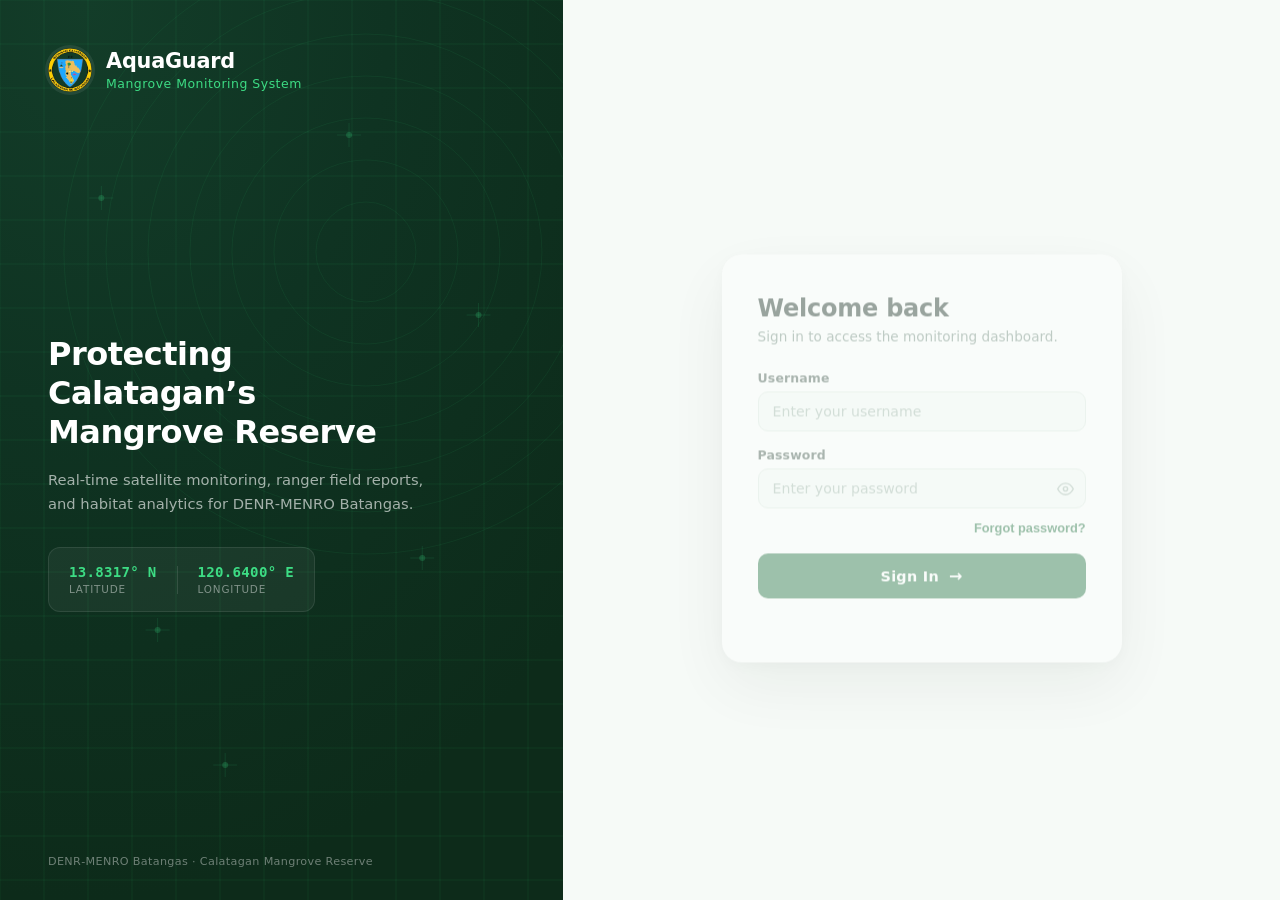
==== commit 3f56bd75: "Merge pull request #48 from Daniel-100504/main pr" ====
--- a/Admin/admin.html
+++ b/Admin/admin.html
@@ -45,12 +45,6 @@
         </svg>
         Time Log
       </button>
-      <button class="nav-item" type="button" data-view="activityLogView">
-        <svg width="18" height="18" viewBox="0 0 24 24" fill="none" stroke="currentColor" stroke-width="2" stroke-linecap="round" stroke-linejoin="round" aria-hidden="true">
-          <path d="M3 12h4l3 8 4-16 3 8h4"/>
-        </svg>
-        Activity Log
-      </button>
     </nav>
 
     <div class="sidebar-footer">
@@ -79,82 +73,10 @@
         <div class="topbar-title" id="topbarTitle">Accounts</div>
         <div class="topbar-sub">Calatagan Mangrove Reserve &middot; <span id="topbar-date"></span></div>
       </div>
-      <div class="topbar-right">
-        <div class="topbar-coord">13.8317&deg; N, 120.6400&deg; E</div>
-        <div class="notif-wrap">
-          <button class="notif-bell" id="notifBell" type="button" aria-label="Notifications">
-            <svg width="19" height="19" viewBox="0 0 24 24" fill="none" stroke="currentColor" stroke-width="2" stroke-linecap="round" stroke-linejoin="round" aria-hidden="true">
-              <path d="M18 8a6 6 0 0 0-12 0c0 7-3 9-3 9h18s-3-2-3-9"/>
-              <path d="M13.73 21a2 2 0 0 1-3.46 0"/>
-            </svg>
-            <span class="notif-badge" id="notifBadge" hidden>0</span>
-          </button>
-          <div class="notif-dropdown" id="notifDropdown" hidden>
-            <div class="notif-dropdown-head">
-              <span>Notifications</span>
-              <button class="notif-mark-all" id="notifMarkAll" type="button">
-                <svg width="15" height="15" viewBox="0 0 24 24" fill="none" stroke="currentColor" stroke-width="2" stroke-linecap="round" stroke-linejoin="round" aria-hidden="true"><polyline points="20 6 9 17 4 12"/></svg>
-                Mark all as read
-              </button>
-            </div>
-            <div class="notif-dropdown-body" id="notifDropdownBody"></div>
-          </div>
-        </div>
-      </div>
+      <div class="topbar-coord">13.8317&deg; N, 120.6400&deg; E</div>
     </header>
 
     <section class="view active" id="accountsView">
-
-      <div class="stat-row">
-        <div class="stat-card">
-          <div class="stat-icon stat-icon-green">
-            <svg width="18" height="18" viewBox="0 0 24 24" fill="none" stroke="currentColor" stroke-width="2" stroke-linecap="round" stroke-linejoin="round" aria-hidden="true">
-              <path d="M17 21v-2a4 4 0 0 0-4-4H5a4 4 0 0 0-4 4v2"/>
-              <circle cx="9" cy="7" r="4"/>
-              <path d="M23 21v-2a4 4 0 0 0-3-3.87"/>
-              <path d="M16 3.13a4 4 0 0 1 0 7.75"/>
-            </svg>
-          </div>
-          <div class="stat-label">MENRO Officers</div>
-          <div class="stat-value" id="statMenroTotal">–</div>
-          <div class="stat-meta" id="statMenroMeta">&nbsp;</div>
-        </div>
-        <div class="stat-card">
-          <div class="stat-icon stat-icon-blue">
-            <svg width="18" height="18" viewBox="0 0 24 24" fill="none" stroke="currentColor" stroke-width="2" stroke-linecap="round" stroke-linejoin="round" aria-hidden="true">
-              <path d="M17 21v-2a4 4 0 0 0-4-4H5a4 4 0 0 0-4 4v2"/>
-              <circle cx="9" cy="7" r="4"/>
-              <path d="M23 21v-2a4 4 0 0 0-3-3.87"/>
-              <path d="M16 3.13a4 4 0 0 1 0 7.75"/>
-            </svg>
-          </div>
-          <div class="stat-label">Forest Rangers</div>
-          <div class="stat-value" id="statRangerTotal">–</div>
-          <div class="stat-meta" id="statRangerMeta">&nbsp;</div>
-        </div>
-        <div class="stat-card">
-          <div class="stat-icon stat-icon-amber">
-            <svg width="18" height="18" viewBox="0 0 24 24" fill="none" stroke="currentColor" stroke-width="2" stroke-linecap="round" stroke-linejoin="round" aria-hidden="true">
-              <path d="M12 8v4l3 3"/>
-              <circle cx="12" cy="12" r="9"/>
-            </svg>
-          </div>
-          <div class="stat-label">Pending Resets</div>
-          <div class="stat-value" id="statPendingTotal">–</div>
-          <div class="stat-meta" id="statPendingMeta">&nbsp;</div>
-        </div>
-        <div class="stat-card">
-          <div class="stat-icon stat-icon-teal">
-            <svg width="18" height="18" viewBox="0 0 24 24" fill="none" stroke="currentColor" stroke-width="2" stroke-linecap="round" stroke-linejoin="round" aria-hidden="true">
-              <circle cx="12" cy="12" r="10"/>
-              <line x1="4.9" y1="4.9" x2="19.1" y2="19.1"/>
-            </svg>
-          </div>
-          <div class="stat-label">Inactive Accounts</div>
-          <div class="stat-value" id="statInactiveTotal">–</div>
-          <div class="stat-meta">Across both roles</div>
-        </div>
-      </div>
 
       <div class="account-section" id="resetRequestsSection" hidden>
         <div class="account-section-head">
@@ -278,26 +200,6 @@
 
     </section>
 
-    <section class="view" id="activityLogView">
-
-      <div class="account-section">
-        <div class="account-section-head">
-          <h2>Activity Log</h2>
-        </div>
-        <div class="account-table-wrap">
-          <table class="account-table">
-            <thead>
-              <tr><th>When</th><th>Actor</th><th>Role</th><th>Action</th></tr>
-            </thead>
-            <tbody id="activityLogBody">
-              <tr><td colspan="4" class="account-empty">Loading…</td></tr>
-            </tbody>
-          </table>
-        </div>
-      </div>
-
-    </section>
-
   </main>
 
 </div>
@@ -413,26 +315,6 @@
   </div>
 </div>
 
-<div class="dashboard-overlay" id="changeRoleOverlay">
-  <div class="confirm-modal">
-    <button class="confirm-modal-close" id="btnCloseChangeRole" aria-label="Close">&times;</button>
-    <div class="confirm-modal-icon" style="background:var(--brand-100);color:var(--brand-700);">
-      <svg viewBox="0 0 24 24" fill="none" stroke="currentColor" stroke-width="2" stroke-linecap="round" stroke-linejoin="round">
-        <polyline points="17 1 21 5 17 9"/>
-        <path d="M3 11V9a4 4 0 0 1 4-4h14"/>
-        <polyline points="7 23 3 19 7 15"/>
-        <path d="M21 13v2a4 4 0 0 1-4 4H3"/>
-      </svg>
-    </div>
-    <h2 class="confirm-modal-title">Change this account's role?</h2>
-    <p class="confirm-modal-text" id="changeRoleTargetLabel"></p>
-    <div class="confirm-modal-actions">
-      <button type="button" class="btn-confirm-cancel" id="btnCancelChangeRole">Cancel</button>
-      <button type="button" class="btn-confirm-primary" id="btnConfirmChangeRole">Change Role</button>
-    </div>
-  </div>
-</div>
-
 <div class="dashboard-overlay" id="deactivateOverlay">
   <div class="confirm-modal">
     <button class="confirm-modal-close" id="btnCloseDeactivate" aria-label="Close">&times;</button>
@@ -451,25 +333,7 @@
   </div>
 </div>
 
-<div class="dashboard-overlay" id="activateOverlay">
-  <div class="confirm-modal">
-    <button class="confirm-modal-close" id="btnCloseActivate" aria-label="Close">&times;</button>
-    <div class="confirm-modal-icon" style="background:var(--brand-100);color:var(--healthy);">
-      <svg viewBox="0 0 24 24" fill="none" stroke="currentColor" stroke-width="2" stroke-linecap="round" stroke-linejoin="round">
-        <circle cx="12" cy="12" r="10"/>
-        <polyline points="8 12.5 10.8 15.3 16 9.5"/>
-      </svg>
-    </div>
-    <h2 class="confirm-modal-title">Activate this account?</h2>
-    <p class="confirm-modal-text" id="activateTargetLabel"></p>
-    <div class="confirm-modal-actions">
-      <button type="button" class="btn-confirm-cancel" id="btnCancelActivate">Cancel</button>
-      <button type="button" class="btn-confirm-primary" id="btnConfirmActivate">Activate</button>
-    </div>
-  </div>
-</div>
-
-<script src="../assets/utils.js?v=2"></script>
-<script src="admin.js?v=33"></script>
+<script src="../assets/utils.js"></script>
+<script src="admin.js?v=24"></script>
 </body>
 </html>
--- a/assets/theme.css
+++ b/assets/theme.css
@@ -64,10 +64,6 @@
 .data-warning-toast.show {
   opacity: 1;
   transform: translateX(-50%) translateY(0);
-}
-
-.data-warning-toast.success {
-  background: var(--healthy);
 }
 
 /* Shared confirm/sign-out style modal, used by both the Menro and Ranger dashboards. */
--- a/Admin/admin.css
+++ b/Admin/admin.css
@@ -207,226 +207,6 @@
   letter-spacing: 0.06em;
 }
 
-.topbar-right {
-  display: flex;
-  align-items: center;
-  gap: 20px;
-}
-
-.notif-wrap {
-  position: relative;
-}
-
-.notif-bell {
-  position: relative;
-  display: flex;
-  align-items: center;
-  justify-content: center;
-  width: 36px;
-  height: 36px;
-  border-radius: 50%;
-  border: 1px solid var(--border-strong);
-  background: var(--surface);
-  color: var(--ink-600);
-  cursor: pointer;
-  transition: background 0.15s ease, color 0.15s ease, border-color 0.15s ease;
-}
-
-.notif-bell:hover {
-  background: var(--surface-sunken);
-  color: var(--brand-700);
-  border-color: var(--brand-600);
-}
-
-.notif-badge {
-  position: absolute;
-  top: -4px;
-  right: -4px;
-  min-width: 17px;
-  height: 17px;
-  padding: 0 4px;
-  border-radius: 999px;
-  background: var(--degraded);
-  color: #fff;
-  font-size: 0.65rem;
-  font-weight: 700;
-  display: flex;
-  align-items: center;
-  justify-content: center;
-  border: 2px solid var(--surface);
-}
-
-.notif-badge[hidden] {
-  display: none;
-}
-
-.notif-dropdown {
-  position: absolute;
-  top: calc(100% + 10px);
-  right: 0;
-  width: 340px;
-  max-height: 420px;
-  background: var(--surface);
-  border: 1px solid var(--border-strong);
-  border-radius: var(--radius-md);
-  box-shadow: var(--shadow-popover);
-  overflow: hidden;
-  z-index: 50;
-  display: flex;
-  flex-direction: column;
-}
-
-.notif-dropdown[hidden] {
-  display: none;
-}
-
-.notif-dropdown-head {
-  display: flex;
-  align-items: center;
-  justify-content: space-between;
-  padding: 14px 16px;
-  font-family: var(--font-display);
-  font-size: 0.95rem;
-  font-weight: 700;
-  color: var(--ink-900);
-  border-bottom: 1px solid var(--border);
-}
-
-.notif-mark-all {
-  display: flex;
-  align-items: center;
-  gap: 5px;
-  border: none;
-  background: none;
-  padding: 0;
-  font-family: var(--font-body);
-  font-size: 0.72rem;
-  font-weight: 600;
-  color: var(--brand-700);
-  cursor: pointer;
-}
-
-.notif-mark-all:hover {
-  text-decoration: underline;
-}
-
-.notif-dropdown-body {
-  overflow-y: auto;
-}
-
-.notif-item {
-  display: flex;
-  align-items: flex-start;
-  gap: 12px;
-  width: 100%;
-  padding: 10px 16px;
-  border: none;
-  background: none;
-  text-align: left;
-  cursor: pointer;
-  transition: background 0.15s ease;
-}
-
-.notif-item:hover {
-  background: var(--surface-sunken);
-}
-
-.notif-item-unread {
-  background: var(--brand-50);
-}
-
-.notif-item-unread:hover {
-  background: var(--brand-100);
-}
-
-.notif-item-avatar {
-  position: relative;
-  flex-shrink: 0;
-  width: 40px;
-  height: 40px;
-  border-radius: 50%;
-  background: var(--brand-700);
-  color: var(--brand-150);
-  font-family: var(--font-display);
-  font-weight: 700;
-  font-size: 1rem;
-  display: flex;
-  align-items: center;
-  justify-content: center;
-}
-
-.notif-item-avatar-badge {
-  position: absolute;
-  bottom: -2px;
-  right: -2px;
-  width: 18px;
-  height: 18px;
-  border-radius: 50%;
-  background: var(--brand-600);
-  border: 2px solid var(--surface);
-  display: flex;
-  align-items: center;
-  justify-content: center;
-}
-
-.notif-item-body {
-  flex: 1;
-  min-width: 0;
-}
-
-.notif-item-title {
-  font-size: 0.82rem;
-  line-height: 1.35;
-  font-weight: 400;
-  color: var(--ink-700);
-}
-
-.notif-item-title-unread {
-  color: var(--ink-900);
-}
-
-.notif-item-sub {
-  font-size: 0.72rem;
-  color: var(--ink-400);
-  margin-top: 3px;
-}
-
-.notif-item-sub-unread {
-  color: var(--brand-700);
-  font-weight: 600;
-}
-
-.notif-item .notif-dot {
-  margin-top: 6px;
-}
-
-.notif-dot {
-  width: 8px;
-  height: 8px;
-  border-radius: 50%;
-  background: var(--brand-600);
-  flex-shrink: 0;
-}
-
-.notif-empty {
-  padding: 32px 16px;
-  text-align: center;
-  font-size: 0.8rem;
-  color: var(--ink-400);
-}
-
-.notif-bell-ring {
-  animation: notifRing 0.6s ease;
-}
-
-@keyframes notifRing {
-  0%, 100% { transform: rotate(0deg); }
-  20% { transform: rotate(14deg); }
-  40% { transform: rotate(-12deg); }
-  60% { transform: rotate(8deg); }
-  80% { transform: rotate(-4deg); }
-}
-
 .view {
   display: none;
   padding: 24px 28px;
@@ -435,67 +215,8 @@
 
 .view.active { display: flex; flex-direction: column; gap: 28px; }
 
-.stat-row {
-  display: grid;
-  grid-template-columns: repeat(4, 1fr);
-  gap: 14px;
-}
-
-.stat-card {
-  background: var(--surface);
-  border-radius: var(--radius-lg);
-  padding: 18px 20px;
-  border: 1px solid var(--border-strong);
-  box-shadow: var(--shadow-md);
-  transition: transform 0.18s ease, box-shadow 0.18s ease;
-}
-
-.stat-card:hover {
-  transform: translateY(-2px);
-  box-shadow: var(--shadow-lg);
-}
-
-.stat-icon {
-  width: 36px;
-  height: 36px;
-  border-radius: var(--radius-sm);
-  display: flex;
-  align-items: center;
-  justify-content: center;
-  margin-bottom: 12px;
-}
-
-.stat-icon-green { background: var(--brand-100); color: var(--brand-700); }
-.stat-icon-blue  { background: #eaf3f8; color: var(--accent-sky); }
-.stat-icon-amber { background: #fbf0e0; color: var(--moderate); }
-.stat-icon-teal  { background: #f7ecdd; color: var(--accent-sand); }
-
-.stat-label {
-  font-size: 0.7rem;
-  font-weight: 600;
-  color: var(--ink-400);
-  text-transform: uppercase;
-  letter-spacing: 0.07em;
-  margin-bottom: 4px;
-}
-
-.stat-value {
-  font-family: var(--font-display);
-  font-size: 1.6rem;
-  font-weight: 700;
-  color: var(--brand-900);
-  line-height: 1;
-}
-
-.stat-meta {
-  font-size: 0.7rem;
-  color: var(--ink-400);
-  margin-top: 4px;
-}
-
 @media (max-width: 900px) {
   .sidebar { width: 180px; }
-  .stat-row { grid-template-columns: repeat(2, 1fr); }
 }
 
 .account-tabs {
@@ -528,9 +249,9 @@
 
 .account-section {
   background: var(--surface);
-  border: 1px solid var(--border-strong);
+  border: 1px solid var(--border);
   border-radius: var(--radius-lg);
-  box-shadow: var(--shadow-md);
+  box-shadow: var(--shadow-sm);
   overflow: hidden;
 }
 
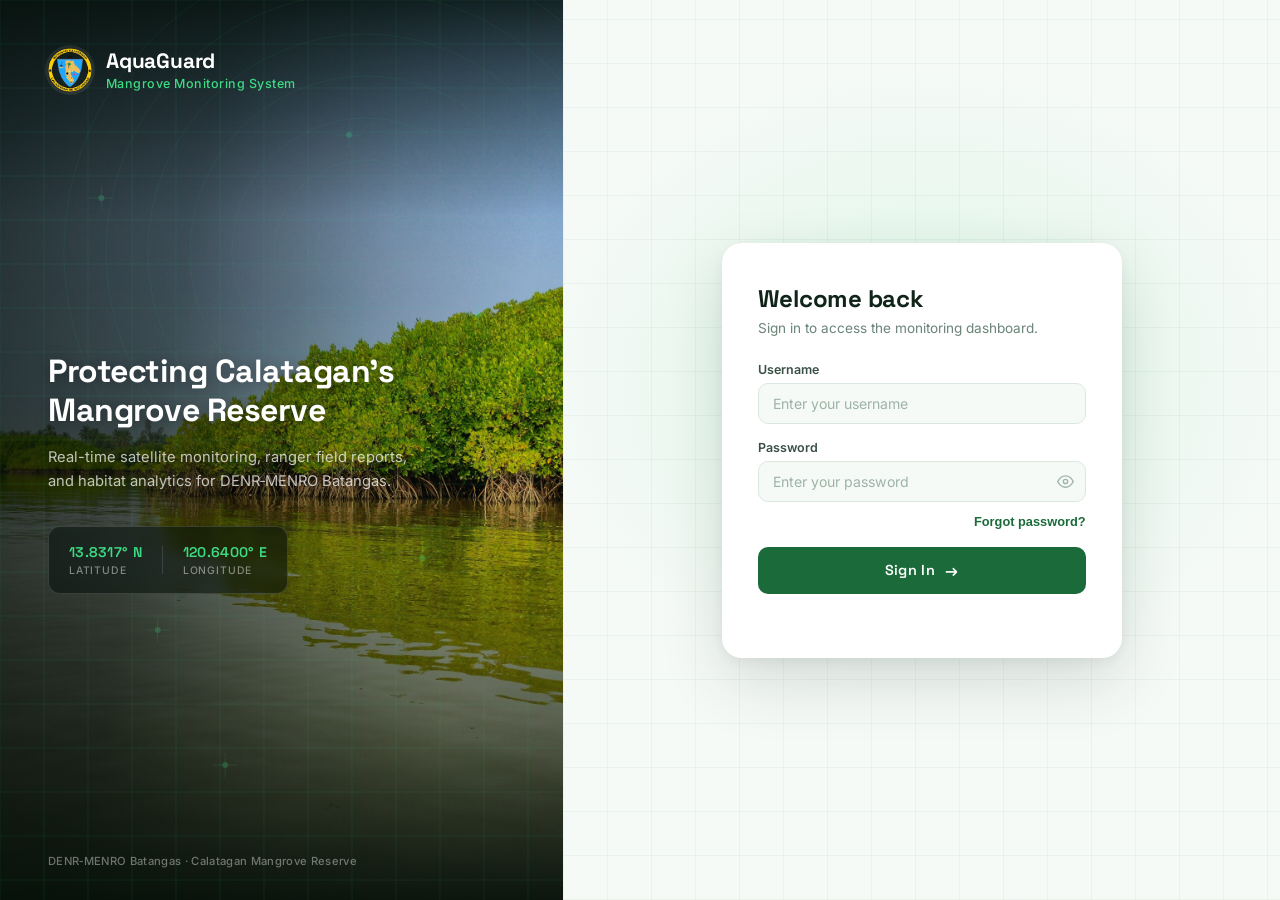
==== commit 22e70bbf: "Merge pull request #50 from Daniel-100504/Login Login" ====
--- a/Admin/admin.html
+++ b/Admin/admin.html
@@ -45,6 +45,12 @@
         </svg>
         Time Log
       </button>
+      <button class="nav-item" type="button" data-view="activityLogView">
+        <svg width="18" height="18" viewBox="0 0 24 24" fill="none" stroke="currentColor" stroke-width="2" stroke-linecap="round" stroke-linejoin="round" aria-hidden="true">
+          <path d="M3 12h4l3 8 4-16 3 8h4"/>
+        </svg>
+        Activity Log
+      </button>
     </nav>
 
     <div class="sidebar-footer">
@@ -73,10 +79,82 @@
         <div class="topbar-title" id="topbarTitle">Accounts</div>
         <div class="topbar-sub">Calatagan Mangrove Reserve &middot; <span id="topbar-date"></span></div>
       </div>
-      <div class="topbar-coord">13.8317&deg; N, 120.6400&deg; E</div>
+      <div class="topbar-right">
+        <div class="topbar-coord">13.8317&deg; N, 120.6400&deg; E</div>
+        <div class="notif-wrap">
+          <button class="notif-bell" id="notifBell" type="button" aria-label="Notifications">
+            <svg width="19" height="19" viewBox="0 0 24 24" fill="none" stroke="currentColor" stroke-width="2" stroke-linecap="round" stroke-linejoin="round" aria-hidden="true">
+              <path d="M18 8a6 6 0 0 0-12 0c0 7-3 9-3 9h18s-3-2-3-9"/>
+              <path d="M13.73 21a2 2 0 0 1-3.46 0"/>
+            </svg>
+            <span class="notif-badge" id="notifBadge" hidden>0</span>
+          </button>
+          <div class="notif-dropdown" id="notifDropdown" hidden>
+            <div class="notif-dropdown-head">
+              <span>Notifications</span>
+              <button class="notif-mark-all" id="notifMarkAll" type="button">
+                <svg width="15" height="15" viewBox="0 0 24 24" fill="none" stroke="currentColor" stroke-width="2" stroke-linecap="round" stroke-linejoin="round" aria-hidden="true"><polyline points="20 6 9 17 4 12"/></svg>
+                Mark all as read
+              </button>
+            </div>
+            <div class="notif-dropdown-body" id="notifDropdownBody"></div>
+          </div>
+        </div>
+      </div>
     </header>
 
     <section class="view active" id="accountsView">
+
+      <div class="stat-row">
+        <div class="stat-card">
+          <div class="stat-icon stat-icon-green">
+            <svg width="18" height="18" viewBox="0 0 24 24" fill="none" stroke="currentColor" stroke-width="2" stroke-linecap="round" stroke-linejoin="round" aria-hidden="true">
+              <path d="M17 21v-2a4 4 0 0 0-4-4H5a4 4 0 0 0-4 4v2"/>
+              <circle cx="9" cy="7" r="4"/>
+              <path d="M23 21v-2a4 4 0 0 0-3-3.87"/>
+              <path d="M16 3.13a4 4 0 0 1 0 7.75"/>
+            </svg>
+          </div>
+          <div class="stat-label">MENRO Officers</div>
+          <div class="stat-value" id="statMenroTotal">–</div>
+          <div class="stat-meta" id="statMenroMeta">&nbsp;</div>
+        </div>
+        <div class="stat-card">
+          <div class="stat-icon stat-icon-blue">
+            <svg width="18" height="18" viewBox="0 0 24 24" fill="none" stroke="currentColor" stroke-width="2" stroke-linecap="round" stroke-linejoin="round" aria-hidden="true">
+              <path d="M17 21v-2a4 4 0 0 0-4-4H5a4 4 0 0 0-4 4v2"/>
+              <circle cx="9" cy="7" r="4"/>
+              <path d="M23 21v-2a4 4 0 0 0-3-3.87"/>
+              <path d="M16 3.13a4 4 0 0 1 0 7.75"/>
+            </svg>
+          </div>
+          <div class="stat-label">Forest Rangers</div>
+          <div class="stat-value" id="statRangerTotal">–</div>
+          <div class="stat-meta" id="statRangerMeta">&nbsp;</div>
+        </div>
+        <div class="stat-card">
+          <div class="stat-icon stat-icon-amber">
+            <svg width="18" height="18" viewBox="0 0 24 24" fill="none" stroke="currentColor" stroke-width="2" stroke-linecap="round" stroke-linejoin="round" aria-hidden="true">
+              <path d="M12 8v4l3 3"/>
+              <circle cx="12" cy="12" r="9"/>
+            </svg>
+          </div>
+          <div class="stat-label">Pending Resets</div>
+          <div class="stat-value" id="statPendingTotal">–</div>
+          <div class="stat-meta" id="statPendingMeta">&nbsp;</div>
+        </div>
+        <div class="stat-card">
+          <div class="stat-icon stat-icon-teal">
+            <svg width="18" height="18" viewBox="0 0 24 24" fill="none" stroke="currentColor" stroke-width="2" stroke-linecap="round" stroke-linejoin="round" aria-hidden="true">
+              <circle cx="12" cy="12" r="10"/>
+              <line x1="4.9" y1="4.9" x2="19.1" y2="19.1"/>
+            </svg>
+          </div>
+          <div class="stat-label">Inactive Accounts</div>
+          <div class="stat-value" id="statInactiveTotal">–</div>
+          <div class="stat-meta">Across both roles</div>
+        </div>
+      </div>
 
       <div class="account-section" id="resetRequestsSection" hidden>
         <div class="account-section-head">
@@ -200,6 +278,26 @@
 
     </section>
 
+    <section class="view" id="activityLogView">
+
+      <div class="account-section">
+        <div class="account-section-head">
+          <h2>Activity Log</h2>
+        </div>
+        <div class="account-table-wrap">
+          <table class="account-table">
+            <thead>
+              <tr><th>When</th><th>Actor</th><th>Role</th><th>Action</th></tr>
+            </thead>
+            <tbody id="activityLogBody">
+              <tr><td colspan="4" class="account-empty">Loading…</td></tr>
+            </tbody>
+          </table>
+        </div>
+      </div>
+
+    </section>
+
   </main>
 
 </div>
@@ -315,6 +413,26 @@
   </div>
 </div>
 
+<div class="dashboard-overlay" id="changeRoleOverlay">
+  <div class="confirm-modal">
+    <button class="confirm-modal-close" id="btnCloseChangeRole" aria-label="Close">&times;</button>
+    <div class="confirm-modal-icon" style="background:var(--brand-100);color:var(--brand-700);">
+      <svg viewBox="0 0 24 24" fill="none" stroke="currentColor" stroke-width="2" stroke-linecap="round" stroke-linejoin="round">
+        <polyline points="17 1 21 5 17 9"/>
+        <path d="M3 11V9a4 4 0 0 1 4-4h14"/>
+        <polyline points="7 23 3 19 7 15"/>
+        <path d="M21 13v2a4 4 0 0 1-4 4H3"/>
+      </svg>
+    </div>
+    <h2 class="confirm-modal-title">Change this account's role?</h2>
+    <p class="confirm-modal-text" id="changeRoleTargetLabel"></p>
+    <div class="confirm-modal-actions">
+      <button type="button" class="btn-confirm-cancel" id="btnCancelChangeRole">Cancel</button>
+      <button type="button" class="btn-confirm-primary" id="btnConfirmChangeRole">Change Role</button>
+    </div>
+  </div>
+</div>
+
 <div class="dashboard-overlay" id="deactivateOverlay">
   <div class="confirm-modal">
     <button class="confirm-modal-close" id="btnCloseDeactivate" aria-label="Close">&times;</button>
@@ -333,7 +451,25 @@
   </div>
 </div>
 
-<script src="../assets/utils.js"></script>
-<script src="admin.js?v=24"></script>
+<div class="dashboard-overlay" id="activateOverlay">
+  <div class="confirm-modal">
+    <button class="confirm-modal-close" id="btnCloseActivate" aria-label="Close">&times;</button>
+    <div class="confirm-modal-icon" style="background:var(--brand-100);color:var(--healthy);">
+      <svg viewBox="0 0 24 24" fill="none" stroke="currentColor" stroke-width="2" stroke-linecap="round" stroke-linejoin="round">
+        <circle cx="12" cy="12" r="10"/>
+        <polyline points="8 12.5 10.8 15.3 16 9.5"/>
+      </svg>
+    </div>
+    <h2 class="confirm-modal-title">Activate this account?</h2>
+    <p class="confirm-modal-text" id="activateTargetLabel"></p>
+    <div class="confirm-modal-actions">
+      <button type="button" class="btn-confirm-cancel" id="btnCancelActivate">Cancel</button>
+      <button type="button" class="btn-confirm-primary" id="btnConfirmActivate">Activate</button>
+    </div>
+  </div>
+</div>
+
+<script src="../assets/utils.js?v=2"></script>
+<script src="admin.js?v=33"></script>
 </body>
 </html>
--- a/assets/theme.css
+++ b/assets/theme.css
@@ -64,6 +64,10 @@
 .data-warning-toast.show {
   opacity: 1;
   transform: translateX(-50%) translateY(0);
+}
+
+.data-warning-toast.success {
+  background: var(--healthy);
 }
 
 /* Shared confirm/sign-out style modal, used by both the Menro and Ranger dashboards. */
--- a/Admin/admin.css
+++ b/Admin/admin.css
@@ -207,6 +207,226 @@
   letter-spacing: 0.06em;
 }
 
+.topbar-right {
+  display: flex;
+  align-items: center;
+  gap: 20px;
+}
+
+.notif-wrap {
+  position: relative;
+}
+
+.notif-bell {
+  position: relative;
+  display: flex;
+  align-items: center;
+  justify-content: center;
+  width: 36px;
+  height: 36px;
+  border-radius: 50%;
+  border: 1px solid var(--border-strong);
+  background: var(--surface);
+  color: var(--ink-600);
+  cursor: pointer;
+  transition: background 0.15s ease, color 0.15s ease, border-color 0.15s ease;
+}
+
+.notif-bell:hover {
+  background: var(--surface-sunken);
+  color: var(--brand-700);
+  border-color: var(--brand-600);
+}
+
+.notif-badge {
+  position: absolute;
+  top: -4px;
+  right: -4px;
+  min-width: 17px;
+  height: 17px;
+  padding: 0 4px;
+  border-radius: 999px;
+  background: var(--degraded);
+  color: #fff;
+  font-size: 0.65rem;
+  font-weight: 700;
+  display: flex;
+  align-items: center;
+  justify-content: center;
+  border: 2px solid var(--surface);
+}
+
+.notif-badge[hidden] {
+  display: none;
+}
+
+.notif-dropdown {
+  position: absolute;
+  top: calc(100% + 10px);
+  right: 0;
+  width: 340px;
+  max-height: 420px;
+  background: var(--surface);
+  border: 1px solid var(--border-strong);
+  border-radius: var(--radius-md);
+  box-shadow: var(--shadow-popover);
+  overflow: hidden;
+  z-index: 50;
+  display: flex;
+  flex-direction: column;
+}
+
+.notif-dropdown[hidden] {
+  display: none;
+}
+
+.notif-dropdown-head {
+  display: flex;
+  align-items: center;
+  justify-content: space-between;
+  padding: 14px 16px;
+  font-family: var(--font-display);
+  font-size: 0.95rem;
+  font-weight: 700;
+  color: var(--ink-900);
+  border-bottom: 1px solid var(--border);
+}
+
+.notif-mark-all {
+  display: flex;
+  align-items: center;
+  gap: 5px;
+  border: none;
+  background: none;
+  padding: 0;
+  font-family: var(--font-body);
+  font-size: 0.72rem;
+  font-weight: 600;
+  color: var(--brand-700);
+  cursor: pointer;
+}
+
+.notif-mark-all:hover {
+  text-decoration: underline;
+}
+
+.notif-dropdown-body {
+  overflow-y: auto;
+}
+
+.notif-item {
+  display: flex;
+  align-items: flex-start;
+  gap: 12px;
+  width: 100%;
+  padding: 10px 16px;
+  border: none;
+  background: none;
+  text-align: left;
+  cursor: pointer;
+  transition: background 0.15s ease;
+}
+
+.notif-item:hover {
+  background: var(--surface-sunken);
+}
+
+.notif-item-unread {
+  background: var(--brand-50);
+}
+
+.notif-item-unread:hover {
+  background: var(--brand-100);
+}
+
+.notif-item-avatar {
+  position: relative;
+  flex-shrink: 0;
+  width: 40px;
+  height: 40px;
+  border-radius: 50%;
+  background: var(--brand-700);
+  color: var(--brand-150);
+  font-family: var(--font-display);
+  font-weight: 700;
+  font-size: 1rem;
+  display: flex;
+  align-items: center;
+  justify-content: center;
+}
+
+.notif-item-avatar-badge {
+  position: absolute;
+  bottom: -2px;
+  right: -2px;
+  width: 18px;
+  height: 18px;
+  border-radius: 50%;
+  background: var(--brand-600);
+  border: 2px solid var(--surface);
+  display: flex;
+  align-items: center;
+  justify-content: center;
+}
+
+.notif-item-body {
+  flex: 1;
+  min-width: 0;
+}
+
+.notif-item-title {
+  font-size: 0.82rem;
+  line-height: 1.35;
+  font-weight: 400;
+  color: var(--ink-700);
+}
+
+.notif-item-title-unread {
+  color: var(--ink-900);
+}
+
+.notif-item-sub {
+  font-size: 0.72rem;
+  color: var(--ink-400);
+  margin-top: 3px;
+}
+
+.notif-item-sub-unread {
+  color: var(--brand-700);
+  font-weight: 600;
+}
+
+.notif-item .notif-dot {
+  margin-top: 6px;
+}
+
+.notif-dot {
+  width: 8px;
+  height: 8px;
+  border-radius: 50%;
+  background: var(--brand-600);
+  flex-shrink: 0;
+}
+
+.notif-empty {
+  padding: 32px 16px;
+  text-align: center;
+  font-size: 0.8rem;
+  color: var(--ink-400);
+}
+
+.notif-bell-ring {
+  animation: notifRing 0.6s ease;
+}
+
+@keyframes notifRing {
+  0%, 100% { transform: rotate(0deg); }
+  20% { transform: rotate(14deg); }
+  40% { transform: rotate(-12deg); }
+  60% { transform: rotate(8deg); }
+  80% { transform: rotate(-4deg); }
+}
+
 .view {
   display: none;
   padding: 24px 28px;
@@ -215,8 +435,67 @@
 
 .view.active { display: flex; flex-direction: column; gap: 28px; }
 
+.stat-row {
+  display: grid;
+  grid-template-columns: repeat(4, 1fr);
+  gap: 14px;
+}
+
+.stat-card {
+  background: var(--surface);
+  border-radius: var(--radius-lg);
+  padding: 18px 20px;
+  border: 1px solid var(--border-strong);
+  box-shadow: var(--shadow-md);
+  transition: transform 0.18s ease, box-shadow 0.18s ease;
+}
+
+.stat-card:hover {
+  transform: translateY(-2px);
+  box-shadow: var(--shadow-lg);
+}
+
+.stat-icon {
+  width: 36px;
+  height: 36px;
+  border-radius: var(--radius-sm);
+  display: flex;
+  align-items: center;
+  justify-content: center;
+  margin-bottom: 12px;
+}
+
+.stat-icon-green { background: var(--brand-100); color: var(--brand-700); }
+.stat-icon-blue  { background: #eaf3f8; color: var(--accent-sky); }
+.stat-icon-amber { background: #fbf0e0; color: var(--moderate); }
+.stat-icon-teal  { background: #f7ecdd; color: var(--accent-sand); }
+
+.stat-label {
+  font-size: 0.7rem;
+  font-weight: 600;
+  color: var(--ink-400);
+  text-transform: uppercase;
+  letter-spacing: 0.07em;
+  margin-bottom: 4px;
+}
+
+.stat-value {
+  font-family: var(--font-display);
+  font-size: 1.6rem;
+  font-weight: 700;
+  color: var(--brand-900);
+  line-height: 1;
+}
+
+.stat-meta {
+  font-size: 0.7rem;
+  color: var(--ink-400);
+  margin-top: 4px;
+}
+
 @media (max-width: 900px) {
   .sidebar { width: 180px; }
+  .stat-row { grid-template-columns: repeat(2, 1fr); }
 }
 
 .account-tabs {
@@ -249,9 +528,9 @@
 
 .account-section {
   background: var(--surface);
-  border: 1px solid var(--border);
+  border: 1px solid var(--border-strong);
   border-radius: var(--radius-lg);
-  box-shadow: var(--shadow-sm);
+  box-shadow: var(--shadow-md);
   overflow: hidden;
 }
 
